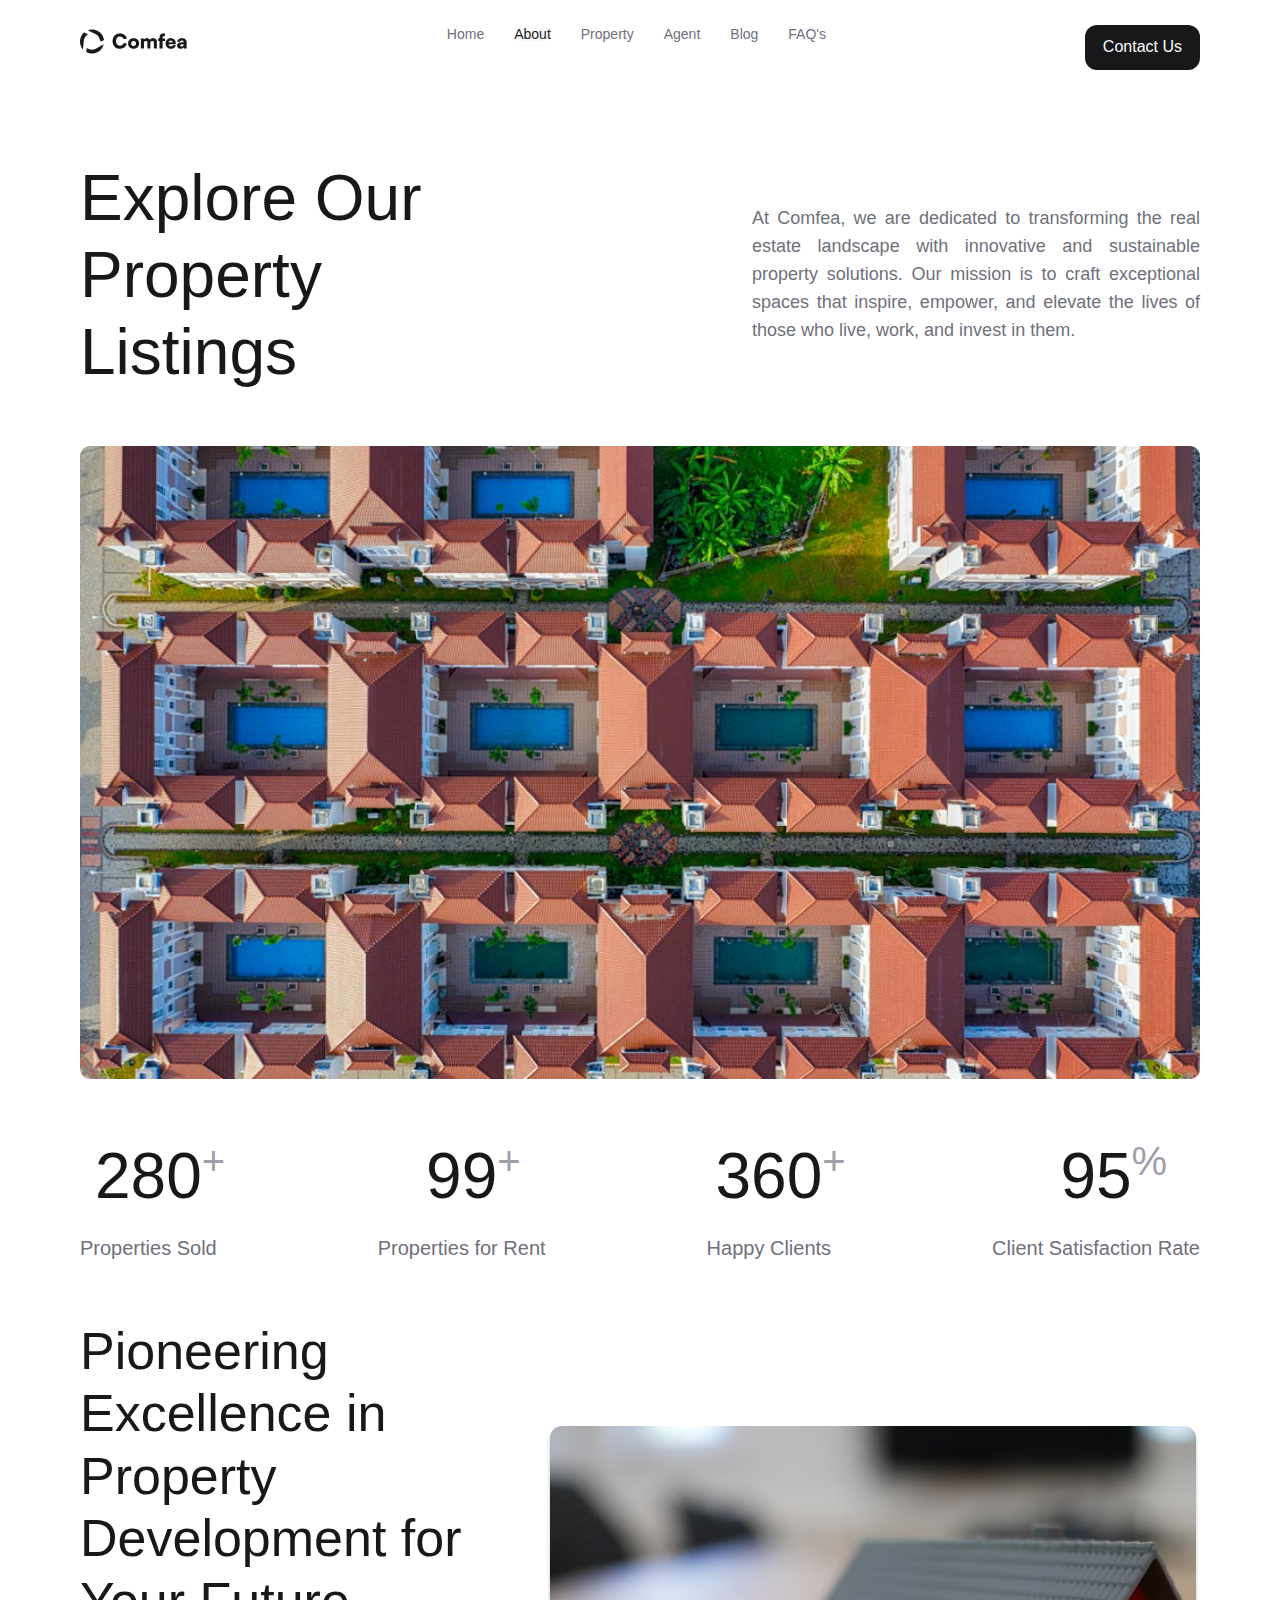
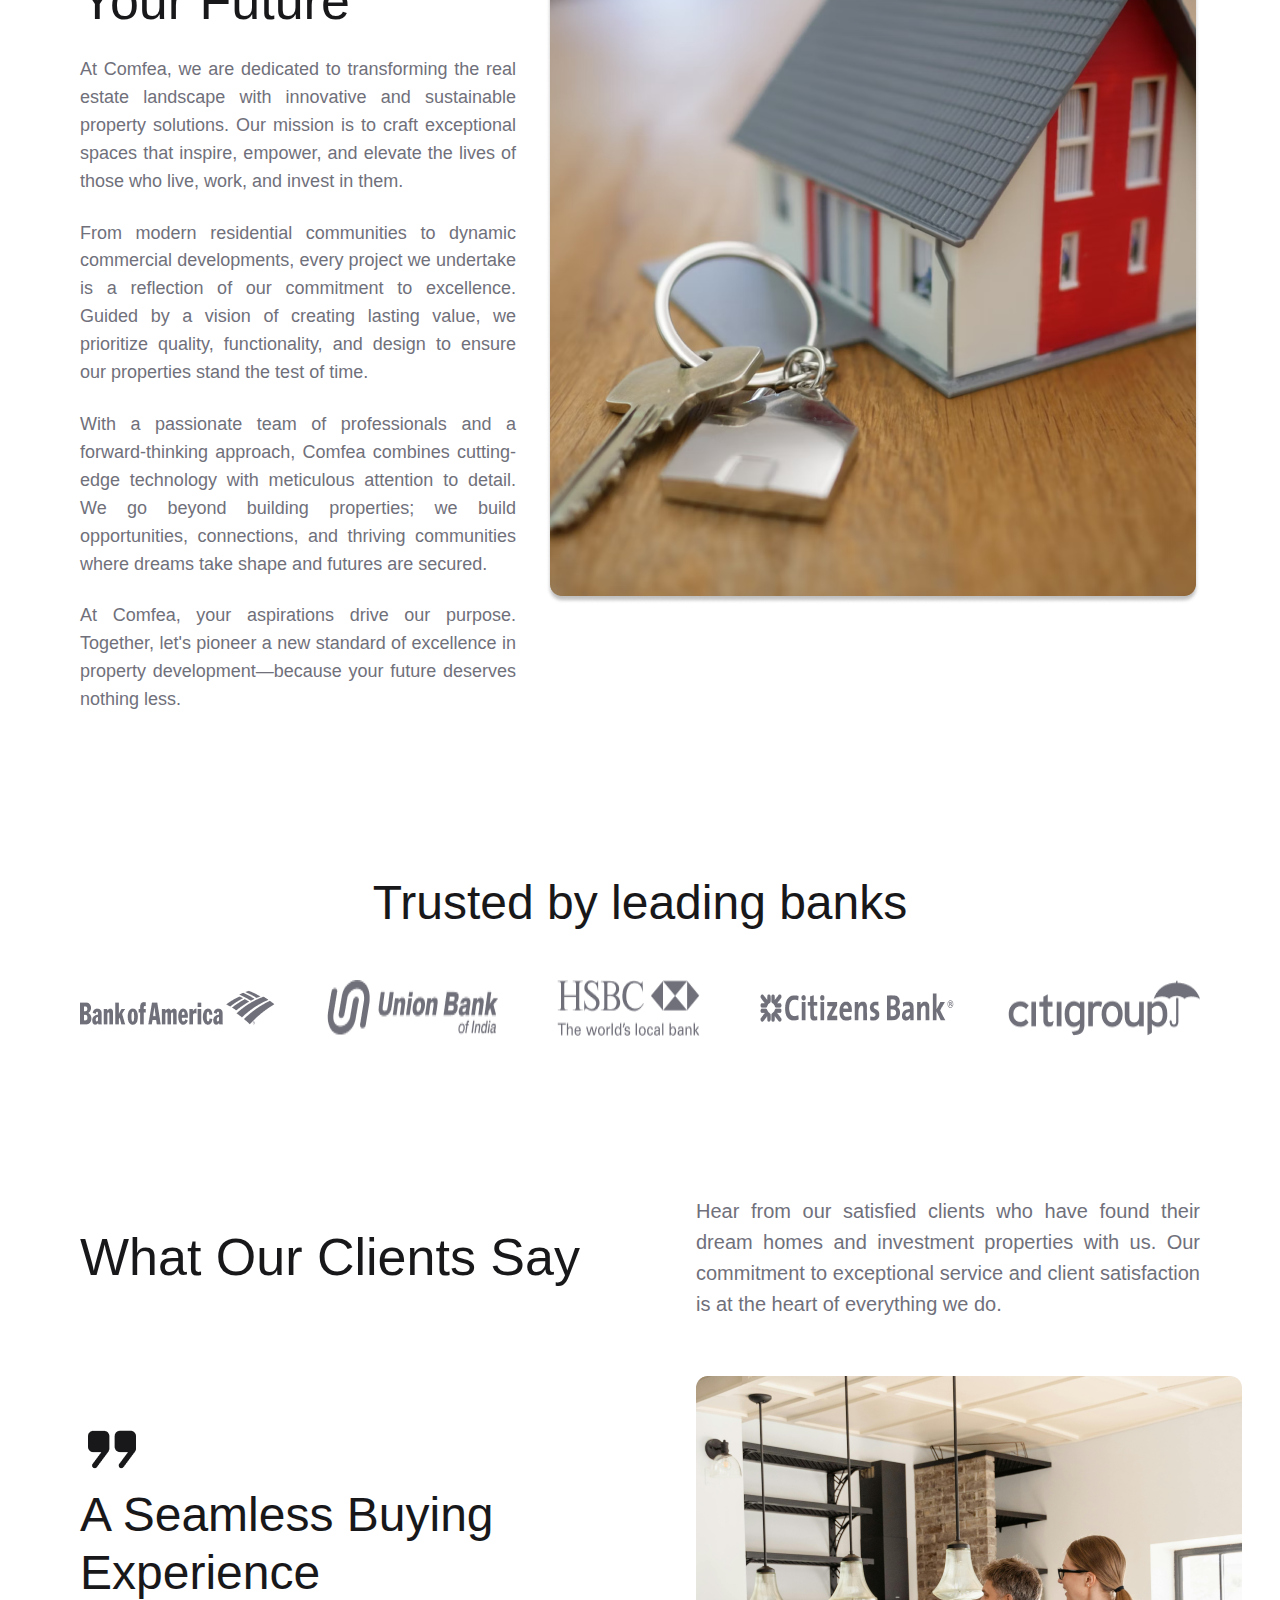
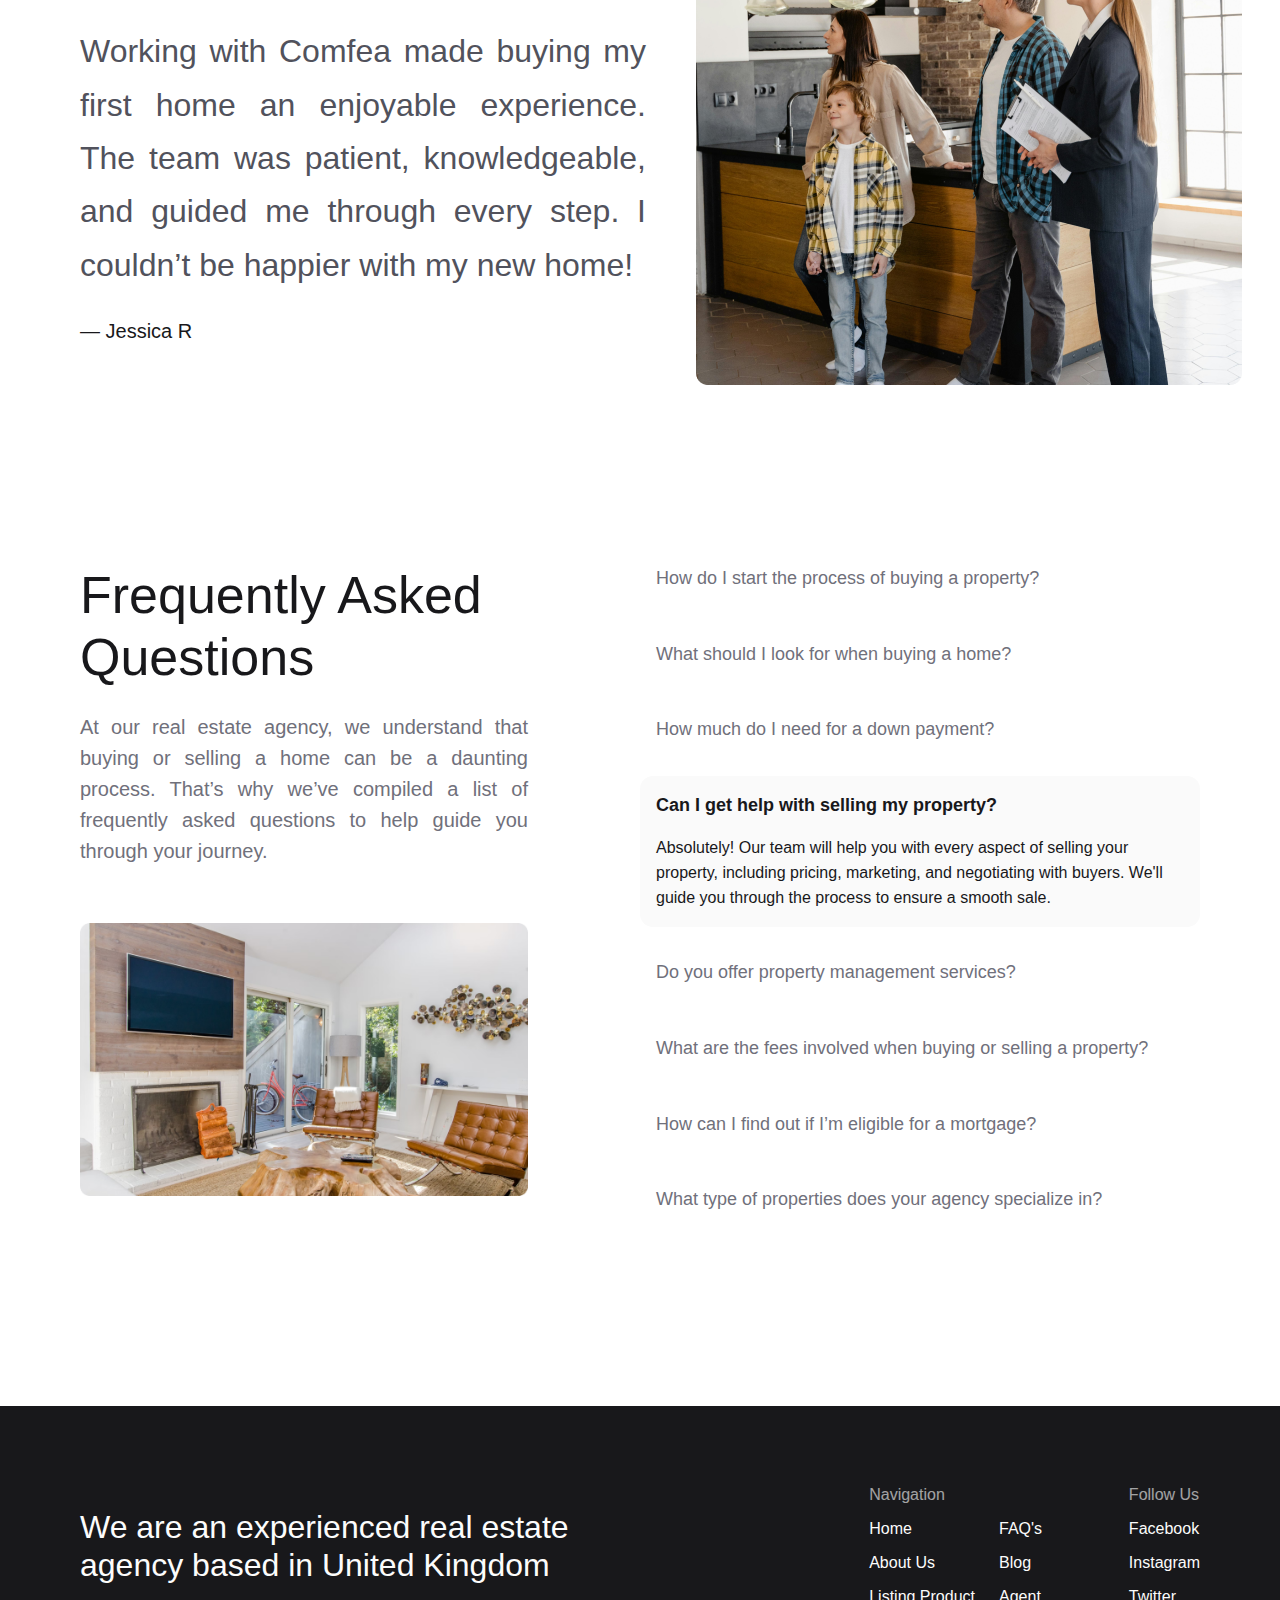
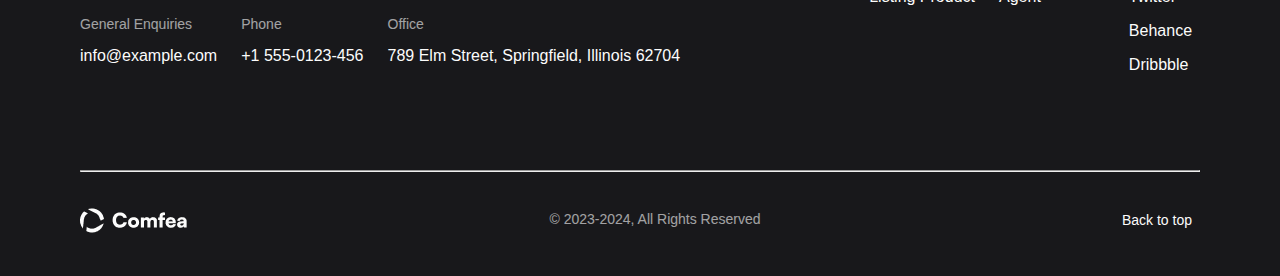
==== about.html @ 5f32e816 "add about page" ====
<!DOCTYPE html>
<html lang="en">

<head>
    <meta charset="UTF-8">
    <meta name="viewport" content="width=device-width, initial-scale=1.0">
    <title>Assignment-One Modern Real Estate Website</title>
    <link rel="stylesheet" href="./styles/style.css">
    <link rel="stylesheet" href="https://cdnjs.cloudflare.com/ajax/libs/font-awesome/6.7.1/css/all.min.css"
        integrity="sha512-5Hs3dF2AEPkpNAR7UiOHba+lRSJNeM2ECkwxUIxC1Q/FLycGTbNapWXB4tP889k5T5Ju8fs4b1P5z/iB4nMfSQ=="
        crossorigin="anonymous" referrerpolicy="no-referrer" />
</head>

<body>
    <!--------------------- Header Section Start ---------------------->
    <header class="header-section">
        <div class="navbar-logo">
            <img src="./assets/Logo-Container.png" alt="Logo">
        </div>
        <div class="navbar-list">

            <ul>
                <li><a href="./index.html">Home</a></li>
                <li><a class="active" href="./about.html">About</a></li>
                <li><a href="./property.html">Property</a></li>
                <li><a href="./agent.html">Agent</a></li>
                <li><a href="./blog.html">Blog</a></li>
                <li><a href="./faq.html">FAQ's</a></li>
            </ul>
        </div>
        <div class="nav-contact">
            <button>Contact Us</button>
        </div>

    </header>
    <!--------------------- Header Section End ---------------------->
    <main>
        <div class="container">
            <!--------------------- About Intro Start ---------------------->
            <section>
                <div class="about-section">
                    <div class="about-section-title">
                        <div class="section-title">
                            <h3>Explore Our Property Listings</h3>
                        </div>
                        <div class="description">
                            <p>At Comfea, we are dedicated to transforming the real estate landscape with innovative and
                                sustainable property solutions. Our mission is to craft exceptional spaces that inspire,
                                empower, and elevate the lives of those who live, work, and invest in them.</p>
                        </div>

                    </div>

                    <div class="about-image">
                        <img src="./assets/about-img-1.png" alt="Property Image">
                    </div>
                    <div class="stats">
                        <div class="stat">
                            <h2>280<span class="operators">+</span></h2>
                            <p>Properties Sold</p>
                        </div>
                        <div class="stat">
                            <h2>99<span class="operators">+</span></h2>
                            <p>Properties for Rent</p>
                        </div>
                        <div class="stat">
                            <h2>360<span class="operators">+</span></h2>
                            <p>Happy Clients</p>
                        </div>
                        <div class="stat">
                            <h2>95<span class="operators">%</span></h2>
                            <p>Client Satisfaction Rate</p>
                        </div>
                    </div>
                    <div class="about-section-content">

                        <div class="about-text-content">
                            <h3>Pioneering Excellence in <br> Property Development for <br> Your Future</h3>
                            <p>At Comfea, we are dedicated to transforming the real estate landscape with innovative and
                                sustainable property solutions. Our mission is to craft exceptional spaces that inspire,
                                empower, and elevate the lives of those who live, work, and invest in them.</p>
                            <p>From modern residential communities to dynamic commercial developments, every project we
                                undertake is a reflection of our commitment to excellence. Guided by a vision of
                                creating lasting value, we prioritize quality, functionality, and design to ensure our
                                properties stand the test of time.</p>
                            <p>With a passionate team of professionals and a forward-thinking approach, Comfea combines
                                cutting-edge technology with meticulous attention to detail. We go beyond building
                                properties; we build opportunities, connections, and thriving communities where dreams
                                take shape and futures are secured.</p>
                            <p>At Comfea, your aspirations drive our purpose. Together, let's pioneer a new standard of
                                excellence in property development—because your future deserves nothing less.</p>
                        </div>
                        <div class="about-image-content">
                            <img src="./assets/about-img-2.png" alt="Property Development">
                        </div>
                    </div>
                </div>
            </section>
            <!--------------------- About Intro End ---------------------->
            <!--------------------- About Logo Start ---------------------->

            <section>
                <div class="trusted-section">
                    <h4>Trusted by leading banks</h4>
                    <div class="bank-logos">
                        <img src="./assets/Bank-Logo.png" alt="Bank of America">
                        <img src="./assets/union-bank-logo.png" alt="Union Bank">
                        <img src="./assets/hsbc-logo.png" alt="HSBC">
                        <img src="./assets/Citizen-Bank-Logo.png" alt="Citizens Bank">
                        <img src="./assets/citigroup-logo.png" alt="Citigroup">
                    </div>
                </div>
            </section>
            <!--------------------- About Logo End ---------------------->
            <!--------------------- Testimonials Section Start ---------------------->
            <section>
                <div class="testimonial-section">
                <div class="testimonial-header">
                  <h3>What Our Clients Say</h3>
                  <p>Hear from our satisfied clients who have found their dream homes and investment properties with us. Our commitment to exceptional service and client satisfaction is at the heart of everything we do.</p>
                </div>
                <div class="testimonial-content">
                  <div class="testimonial-text">
                    <img src="./assets/quote-right.png" alt="Quote Right">
                    <h4>A Seamless Buying Experience</h4>
                    <p>Working with Comfea made buying my first home an enjoyable experience. The team was patient, knowledgeable, and guided me through every step. I couldn’t be happier with my new home!</p>
                    <p class="author">— Jessica R</p>
                  </div>
                  <div class="testimonial-image">
                    <img src="./assets/about-img -3.png" alt="Family in a new home">
                  </div>
                </div>
                </div>
              </section>
<!--------------------- Testimonials Section End ---------------------->
                <!---------------------------- FAQ Section Start -------------------------->
                <section>
                    <div class="faq-section">
                    <div class="section-title faq-left">
                      <h3>Frequently Asked Questions</h3>
                      <p>At our real estate agency, we understand that buying or selling a home can be a daunting process. That’s why we’ve compiled a list of frequently asked questions to help guide you through your journey.</p>
                      <img src="./assets/FAQ-Image.png" alt="FAQ Image" class="faq-image">
                    </div>
                    <div class="faq-right">
                      <div class="faq-item">
                        <div class="faq-question">How do I start the process of buying a property?</div>
                        <button class="faq-icon"><i class="fa-solid fa-minus"></i></button>
                      </div>
                      <div class="faq-item">
                        <div class="faq-question">What should I look for when buying a home?</div>
                        <button class="faq-icon"><i class="fa-solid fa-minus"></i></button>
                      </div>
                      <div class="faq-item">
                        <div class="faq-question">How much do I need for a down payment?</div>
                        <button class="faq-icon"><i class="fa-solid fa-minus"></i></button>
                      </div>
                      <div class="faq-item active">
                        <div class="faq-question faq-active">Can I get help with selling my property?
                            <button class="faq-icon"><span><i class="fa-solid fa-plus"></i></span></button></div>
                        <div class="faq-answer">
                          Absolutely! Our team will help you with every aspect of selling your property, including pricing, marketing, and negotiating with buyers. We'll guide you through the process to ensure a smooth sale.
                        </div>
                      </div>
                      <div class="faq-item">
                        <div class="faq-question">Do you offer property management services?</div>
                        <button class="faq-icon"><i class="fa-solid fa-minus"></i></button>
                      </div>
                      <div class="faq-item">
                        <div class="faq-question">What are the fees involved when buying or selling a property?</div>
                        <button class="faq-icon"><i class="fa-solid fa-minus"></i></button>
                      </div>
                      <div class="faq-item">
                        <div class="faq-question">How can I find out if I’m eligible for a mortgage?</div>
                        <button class="faq-icon"><i class="fa-solid fa-minus"></i></button>
                      </div>
                      <div class="faq-item">
                        <div class="faq-question">What type of properties does your agency specialize in?</div>
                        <button class="faq-icon"><i class="fa-solid fa-minus"></i></button>
                      </div>
                    </div>
                    </div>
             </section>
                  <!-------------------------- FAQ Section  End --------------------------->
        </div>
    </main>
  <!----------------- Footer Start -------------------->
  <footer class="footer-section">
    <div class="container">
        <div class="footer-top">
            <div class="footer-info">
                <h6>We are an experienced real estate agency based in United Kingdom</h6>
                <div class="contact-details">
                    <div>
                        <h4>General Enquiries</h4>
                        <p>info@example.com</p>
                    </div>
                    <div>
                        <h4>Phone</h4>
                        <p>+1 555-0123-456</p>
                    </div>
                    <div>
                        <h4>Office</h4>
                        <p>789 Elm Street, Springfield, Illinois 62704</p>
                    </div>
                </div>
            </div>
            <div class="footer-links">
                <div>
                    <h4>Navigation</h4>
                    <ul class="navigation">
                        <li><a href="#">Home</a></li>
                        <li><a href="#">FAQ's</a></li>
                        <li><a href="#">About Us</a></li>
                        <li><a href="#">Blog</a></li>
                        <li><a href="#">Listing Product</a></li>
                        <li><a href="#">Agent</a></li>
                        
                    </ul>
                </div>
                <div>
                    <h4>Follow Us</h4>
                    <ul>
                        <li><a href="#">Facebook</a></li>
                        <li><a href="#">Instagram</a></li>
                        <li><a href="#">Twitter</a></li>
                        <li><a href="#">Behance</a></li>
                        <li><a href="#">Dribbble</a></li>
                    </ul>
                </div>
            </div>
        </div>
        <hr class="footer-divider">
        <div class="footer-bottom">
            <div class="footer-logo">
                <img src="./assets/Home-Logo-Container.png" alt="Logo">
            </div>
            <div class="footer-brand">
                <p>&copy; 2023-2024, All Rights Reserved</p>
            </div>
            <div class="back-to-top">
                <a href="#">Back to top <i class="fa-solid fa-arrow-up"></i></a>
            </div>
        </div>
    </div>
    </footer>
    
    <!----------------- Footer End -------------------->

</body>

</html>
---- styles/style.css ----
@import url('./fonts/Satoshi_Complete/Fonts/WEB/css/satoshi.css');

:root {
    /* Colors */
    --gray-25: #fcfcfc;
    --gray-50: #fafafa;
    --gray-100: #f4f4f5;
    --gray-200: #e4e4e7;
    --gray-300: #d1d1d6;
    --gray-400: #a0a0ab;
    --gray-500: #70707b;
    --gray-600: #51525c;
    --gray-700: #3f3f46;
    --gray-800: #26272b;
    --gray-900: #18181b;


    /* Font weights */
    --font-weight-regular: 400;
    --font-weight-medium: 500;
    --font-weight-bold: 700;

    /* Font sizes */
    --font-size-heading-1: 6.5rem;
    --font-size-heading-2: 4rem;
    --font-size-heading-3: 3.25rem;
    --font-size-heading-4: 3rem;
    --font-size-heading-5: 2.5rem;
    --font-size-heading-6: 2rem;
    --font-size-heading-7: 1.5rem;
    --font-size-body-Xlarge: 1.25rem;
    --font-size-body-large: 1.125rem;
    --font-size-body-medium: 1rem;
    --font-size-body-small: 0.875rem;
    --font-size-body-Xsmall: 0.75rem;
}

* {
    margin: 0;
    padding: 0;
    box-sizing: border-box;
    font-family: 'Satoshi', sans-serif;
}

a {
    text-decoration: none;
    color: var(--gray-25);
    font-weight: var(--font-weight-regular);
    font-size: var(--font-size-body-small);
}

li {
    list-style-type: none;
}

p {
    font-size: var(--font-size-body-Xlarge);
    font-weight: var(--font-weight-regular);
    line-height: 155%;
    color: var(--gray-500);
    text-align: justify;
}

h1 {
    color: #FFFFFF;
    font-size: var(--font-size-heading-1);
    font-weight: var(--font-weight-regular);
    line-height: 110%;
}

h3 {
    color: var(--gray-900);
    font-size: var(--font-size-heading-3);
    font-weight: var(--font-weight-regular);
    line-height: 120%;
    letter-spacing: -2%;
}

button {
    font-size: var(--font-size-body-medium);
    font-weight: var(--font-weight-medium);
    padding: 10px 18px;
    border: none;
    border-radius: 12px;
    line-height: 155%;
}

.container {
    margin: 0px 80px;
}

/************* Hero Section Start**********/
.hero-area {
    height: 1024px;
    background: linear-gradient(to bottom, rgba(0, 0, 0, 0.8), rgba(0, 0, 0, 0) 10%),
        linear-gradient(to top, rgba(0, 0, 0, 0.8), rgba(0, 0, 0, 0) 70%),
        url('../assets/Hero-Image.png');
    position: relative;
    overflow: hidden;
}

.header-section {
    width: 100%;
    display: flex;
    justify-content: space-between;
    position: absolute;
    top: 0;
    padding: 25px 80px;

}

.home-navbar-list ul ,.navbar-list ul {
    display: flex;
    justify-content: space-between;
    align-items: center;
    gap: 30px;
}

.hero-area-content,
.faq-section {
    /* max-width: 88.88%; */
    display: flex;
    justify-content: space-between;
    align-items: center;
}

.hero-area-heading {
    position: absolute;
    bottom: 64px;
    left: 78px;
}

.heading-bold {
    font-weight: var(--font-weight-bold);
}

.hero-area-slide-img {
    width: 212px;
    position: absolute;
    bottom: 56px;
    right: 60px;
}

.hero-area-scroll-down {
    width: 80px;
    height: 80px;
    position: absolute;
    bottom: 76px;
    right: 380px;
    border-radius: 50%;
    border: 1px solid white;
}

.hero-area-scroll-down i {
    font-size: 35px;
    text-align: center;
    color: white;
    padding: 24px;

}

/************* Hero Section End **********/
section {
    margin: 80px 0px 160px;
}

/************* About Us Start ***********/
.description-top {
    display: flex;
    justify-content: space-between;
    align-items: center;
    gap: 125px;
}

.section-title {
    width: 50%;

}

.description-top .description {
    width: 65%;
}

.section-title button {
    background-color: var(--gray-900);
    color: #FFFFFF;
    margin-top: 32px;

}

.description-bottom {
    margin-top: 56px;
    display: flex;
    gap: 32px;
    /* padding-bottom: 170px; */
}

.img2 {
    position: relative;
    top: 169px;

}

.description-image img {
    width: 100%;
    object-fit: cover;

}

.description-image-deatils {
    margin: 24px 0px 0px;
}

h6 {
    color: var(--gray-900);
    font-size: var(--font-size-heading-7);
    font-weight: var(--font-weight-regular);
    line-height: 120%;
}

.description-image-deatils p {
    margin-top: 8px;
    font-size: var(--font-size-body-medium);
}

/************* About Us Start ***********/

/********* Property Lisiting Section Start *******/
.property {
    padding-top: 160px;
}

.property-details,
.blog-info,.about-section-title,.testimonial-header,.testimonial-content {
    display: flex;
    justify-content: space-between;
    align-items: center;
    /* gap: 248px; */
}

.description ,.testimonial-header p,.testimonial-image{
    width: 45%;
}

.property-all-img,
.blog-all-img {
    margin-top: 56px;
    display: grid;
    grid-template-columns: repeat(3, 1fr);
    grid-template-rows: repeat(auto-fit, minmax(270px, 1fr));
    gap: 24px;
}

.property-img-contain {
    position: relative;
}

.property-img-contain img,
.blog-container img,
.faq-left img {
    width: 100%;
    object-fit: cover;
}

.property-tags {
    display: flex;
    gap: 8px;
    position: absolute;
    top: 16px;
    right: 016px;
}

.tag {
    padding: 8px 12px;
    background-color: var(--gray-900);
    color: var(--gray-25);
    font-size: var(--font-size-body-medium);
    font-weight: var(--font-weight-medium);
    line-height: 20px;
    letter-spacing: 0.16px;
    border-radius: 22px;
    box-shadow: 0 4px 8px rgba(0, 0, 0, 0.1);
}

.tag i {
    font-size: 20px;
    margin-right: 8px;
}


.property-img-contain hr {
    color: #E4E4E7;
    margin: 16px 0px;
}

.property-info-1 {
    display: flex;
    justify-content: space-between;
}

.property-name-location h6,
.blog-content h6 {
    font-weight: var(--font-weight-medium);
    margin-top: 16px;
}

.property-name-location {
    color: var(--gray-500);
}

.property-location {
    display: flex;
    font-size: var(--font-size-body-small);
    font-weight: var(--font-weight-medium);
    margin-top: 4px;
}

.property-location i {
    font-size: 15px;
    margin-right: 3px;
}

.property-price {
    font-size: var(--font-size-body-Xlarge);
    font-weight: var(--font-weight-bold);
    line-height: 120%;
    color: var(--gray-900);
}

.sale {
    margin-top: 31px;
}

.rent {
    text-align: right;
    margin-top: 16px;
}

.month {
    font-size: var(--font-size-body-small);
    font-weight: var(--font-weight-regular);
    color: var(--gray-500);
    margin-top: 9px;
}

.info-item .icon i {
    font-size: 24px;
    padding-right: 1px;
}

.info-item .text {
    font-size: var(--font-size-body-medium);
    font-weight: var(--font-weight-regular);
    line-height: 155%;
}

.info-item .divider {
    padding: 0px 14px;
}

.info-item {
    width: 100%;
    color: var(--gray-500);
}

.property-button {
    width: 100%;
    display: flex;
    justify-content: center;
    align-items: center;
}

.property-button button {
    background-color: var(--gray-900);
    color: #FFFFFF;
    margin-top: 56px;
}
/********* Property Lisiting Section Start *******/

/********* FAQ Section Start *******/
.faq-left {
    width: 40%;
}

.faq-left p {
    margin-top: 24px;
}

.faq-left img {
    margin: 56px 0px 31px;
}

.faq-right {
    width: 50%;
}

.faq-item {
    display: flex;
    justify-content: space-between;
    align-items: center;
    margin-bottom: 16px;
    padding: 16px;
}

.faq-item button {
    padding: 0;
    background: none;
    cursor: pointer;

}

.faq-question {
    font-size: var(--font-size-body-large);
    font-weight: var(--font-weight-medium);
    line-height: 155%;
    color: var(--gray-500);
}

.faq-icon i {
    color: var(--gray-500);
    font-size: 14px;
}

.active {
    background-color: var(--gray-50);
    display: block;
    border-radius: 13px;
}

.faq-active {
    display: flex;
    justify-content: space-between;
    align-items: center;
    font-weight: var(--font-weight-bold);
    color: var(--gray-900);
}

.faq-active .faq-icon i {
    font-weight: var(--font-weight-bold);
    color: var(--gray-900);
}

.faq-answer {
    font-size: var(--font-size-body-medium);
    font-weight: var(--font-weight-regular);
    line-height: 155%;
    color: var(--gray-900);
    margin-top: 16px;
}

.pagination {
    margin-top: 24px;
    display: flex;
    justify-content: space-between;
    align-items: center;
}

.pagination .right button {
    background: none;
    padding: 0;
    margin-right: 6px;
}

.pagination .right button i {
    font-size: 14px;
}

.pagination .left button {
    border-radius: 50%;
}

.pagination .left button i {
    font-size: 16px;
    padding: 6px 0;
}

.pagination .left .prev-btn {
    border: 1px solid #70707B;
    background: none;
    margin-right: 10px;
}

.pagination .left .prev-btn i {
    color: #70707B;
}

.pagination .left .next-btn {
    background-color: var(--gray-900);
    margin-right: 10px;
}

.pagination .left .next-btn i {
    color: white;
}

/********* FAQ Section Start *******/
/********* Blog Section Start *******/
.blog-content {
    margin-top: 16px;
    padding-bottom: 16px;
}

.blog-content p {
    font-size: var(--font-size-body-medium);
    font-weight: var(--font-weight-medium);
    line-height: 155%;
}

.blog-content-date {
    margin-right: 16px;
}
/********* Blog Section End *******/

/********* Contact Section Start *******/
.contact-background-img {
    width: 98%;
    position: relative;
}

.contact-background-img img {
    width: 100%;
    border-radius: 36px;
    object-fit: cover;
    margin: 0px 15px;
    height: 648px;
}

.contact-section {
    display: flex;
    justify-content: space-between;
    align-items: center;
    padding-right: 56px;
    position: absolute;
    top: 50%;
    transform: translatey(-50%);
}

.contact-content {
    width: 50%;
}

.contact-content h2 {
    font-size: var(--font-size-heading-2);
    font-weight: var(--font-weight-medium);
    color: var(--gray-25);
    line-height: 120%;
}

.contact-content p {
    color: var(--gray-25);
    margin-top: 24px;
}

.contact-form {
    background-color: var(--gray-25);
    width: 450px;
    height: 400px;
    border-radius: 24px;
}

.contact-form form {
    padding: 24px;

}

.form-group {
    margin-bottom: 16px;
}

.form-group label,
.contact-form form button {
    font-size: var(--font-size-body-medium);
    font-weight: var(--font-weight-medium);
    line-height: 155%;
    color: var(--gray-900);
}

.form-group textarea {
    width: 100%;
    margin-top: 8px;
    border: 1px solid #E4E4E7;
    border-radius: 8px;
    color: var(--gray-500);
    padding: 12px 14px;
}

.form-group input {
    height: 25px;
    border: none;
    width: 80%;
    border: 1px solid #E4E4E7;
    border-radius: 8px;
}

.contact-form form button {
    width: 100%;
    background-color: var(--gray-900);
    color: var(--gray-25);

}
/********* Contact Section Start *******/
/********* Footer Start *******/
.footer-section {
    background-color: #18181B;
    color: white;
    margin-top: 40px;
}

.footer-top {
    display: flex;
    justify-content: space-between;
    align-items: center;
    padding: 80px 0px;
}

.footer-info h6 {
    font-size: var(--font-size-heading-6);
    font-weight: var(--font-weight-regular);
    max-width: 500px;
    color: var(--gray-25);
    margin-bottom: 32px;
}

.contact-details {
    display: flex;
    gap: 24px;
}

.contact-details h4,
.footer-brand p {
    font-size: var(--font-size-body-small);
    font-weight: var(--font-weight-medium);
    margin-bottom: 12px;
    color: #FFFFFF;
    opacity: 0.6;
}

.contact-details p,
.footer-links h4,
.footer-links ul li a {
    font-size: var(--font-size-body-medium);
    font-weight: var(--font-weight-regular);
    color: var(--gray-25);
}

.footer-links {
    display: flex;
    gap: 24px;
}

.footer-links h4 {
    color: #FFFFFF;
    opacity: 0.6;

}

.footer-links ul {
    list-style: none;
    padding: 0;
    margin-top: 016px;
}

.footer-links ul li {
    margin-bottom: 16px;
}

.footer-links ul li a {
    text-decoration: none;
    transition: color 0.3s;
}

.footer-links ul li a:hover {
    color: #bbb;
}

.footer-links .navigation {
    display: grid;
    grid-template-columns: repeat(2, 1fr);
    column-gap: 24px;
}

.footer-divider {
    width: 100%;
    margin: 0 auto;
    height: 1px;
    background-color: var(--gray-500);
}

.footer-bottom {
    display: flex;
    justify-content: space-between;
    align-items: center;
    padding: 32px 0 40px;

}

.footer-logo {
    height: 32px;
}

.footer-brand p {
    margin-bottom: 0;
}

.back-to-top a {
    font-size: var(--font-size-body-small);
    font-weight: var(--font-weight-medium);
    color: var(--gray-25);
    text-decoration: none;
    transition: color 0.3s;
}

.back-to-top a:hover {
    color: #bbb;
}

.back-to-top i {
    font-size: 12px;
    color: var(--gray-25);
    margin-left: 8px;
}
/********* Footer Start *******/


/**************************** About Page ****************************/

/******* header section start *******/
.navbar-list ul li a{
color: var(--gray-500);
}
.navbar-list ul li .active{
    color: var(--gray-900);
    font-weight: var(--font-weight-medium);
    }
.nav-contact button{
    background-color: var(--gray-900);
    color:var(--gray-25);
}
/******* header section end *******/
/*********************  About Intro Start ******************** */
.about-section {
    padding-top: 80px;
}
.about-section-title .section-title{
  width: 40%;
}
.about-section-title .description{
    width: 40%;
}
 .about-section-title .description p,.about-text-content p{
    font-size: var(--font-size-body-large);
}
.about-section-title .section-title h3{
    font-size: var(--font-size-heading-2);
    letter-spacing: 0;
}
.about-image img{
width: 100%;
margin-top: 56px;
}
.stats,.about-section-content{
    display: flex;
    justify-content: space-between;
    align-items: center;
    margin-top: 56px;
}
.stat{
    position: relative;
}
.stat h2{
    font-size: var(--font-size-heading-2);
    font-weight: var(--font-weight-regular);
    color: var(--gray-900);
    letter-spacing: 120%;
   text-align: center;
}
.stat .operators{
    font-size: var(--font-size-heading-5);
    color: var(--gray-400);
    position: absolute;
    top: 0;
}
.stat p{
    font-weight: var(--font-weight-medium);
    margin-top: 20px;
    
}
.about-section-content{
    gap: 30px;
}
.about-text-content p{
    margin-top: 24px;
}
/*********************  About Intro End ******************** */
/*********************  About Logo Start ******************** */
.trusted-section h4,.testimonial-text h4{
    font-size: var(--font-size-heading-4);
    font-weight: var(--font-weight-medium);
    color: var(--gray-900);
    line-height: 120%;
    text-align: center;
}
.trusted-section .bank-logos{
    display: flex;
    justify-content: space-between;
    margin-top: 48px;
}
/*********************  About Logo End ******************** */
.testimonial-content{
    margin-top: 56px;
    gap:50px;
}
.testimonial-text p{
    font-size: var(--font-size-heading-6);
    font-weight: var(--font-weight-regular);
    line-height: 167%;
    color: var(--gray-600);
    margin-top: 24px;
}
.testimonial-text h4{
    text-align:left;
}
.testimonial-text .author{
    font-size: var(--font-size-body-Xlarge);
    font-weight: var(--font-weight-medium);
    color: var(--gray-900);
    line-height: 155%;
}
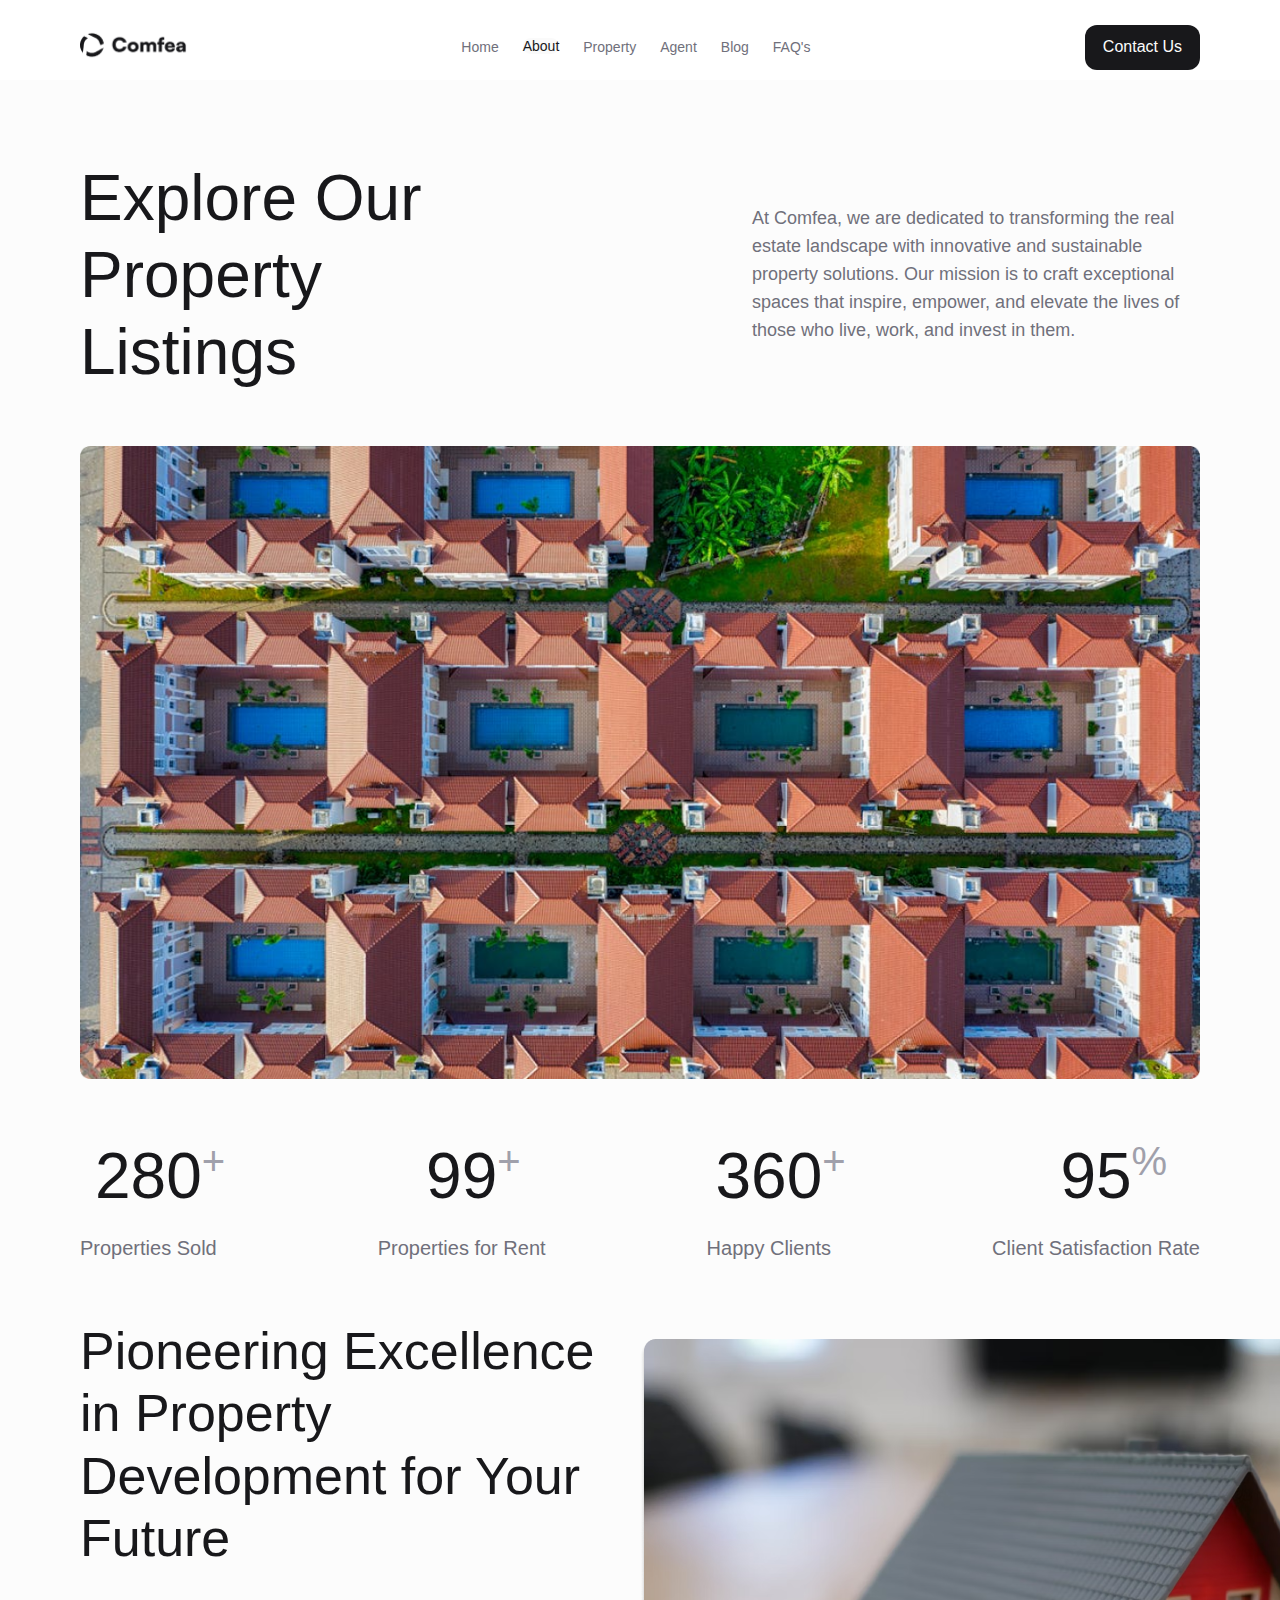
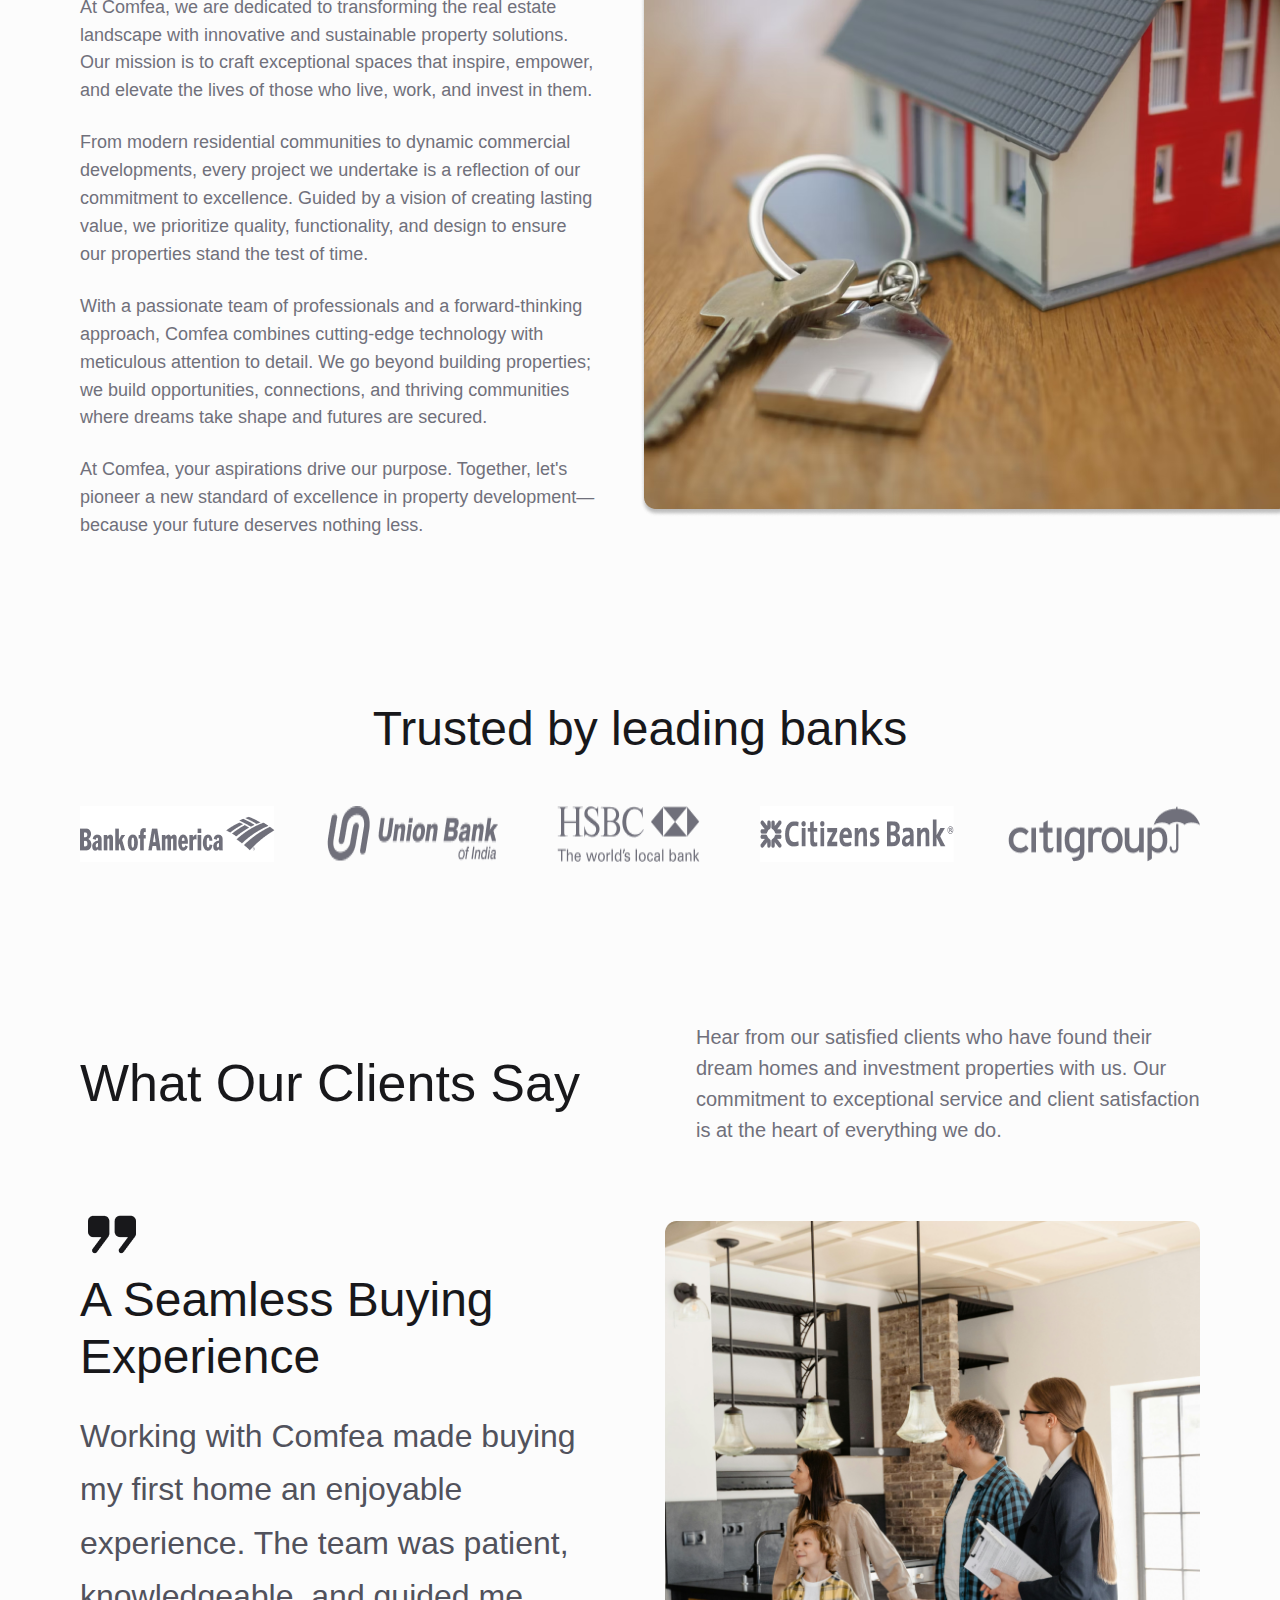
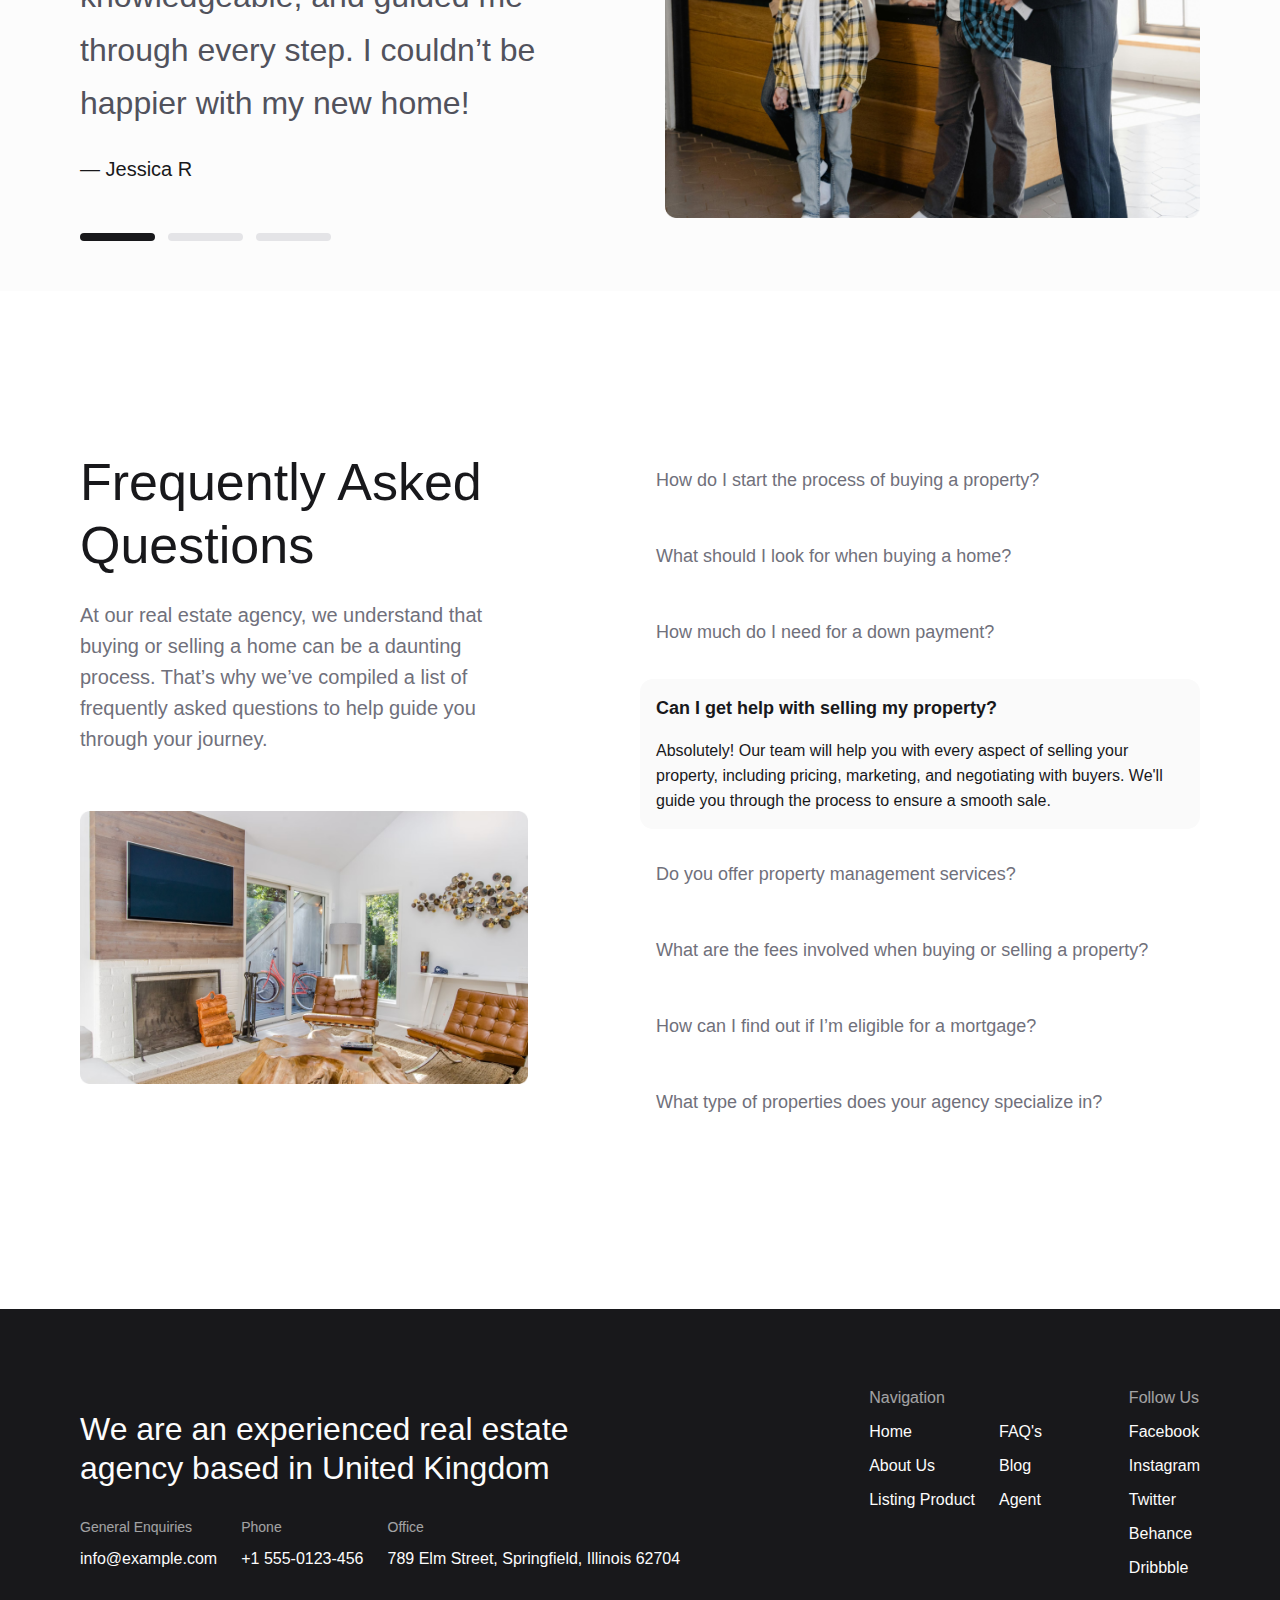
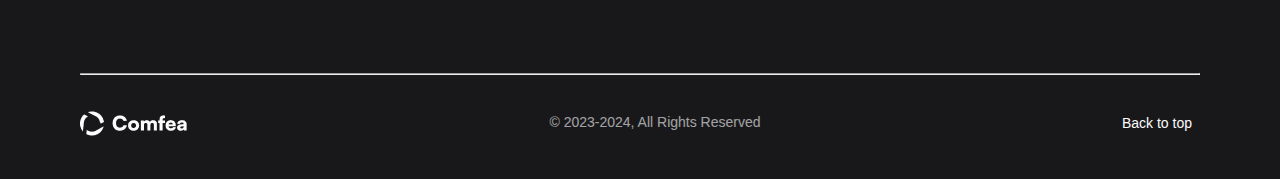
==== commit a6975cd0: "contact-page added" ====
--- a/about.html
+++ b/about.html
@@ -6,244 +6,276 @@
     <meta name="viewport" content="width=device-width, initial-scale=1.0">
     <title>Assignment-One Modern Real Estate Website</title>
     <link rel="stylesheet" href="./styles/style.css">
+    <link rel="stylesheet" href="./styles/responsive.css">
     <link rel="stylesheet" href="https://cdnjs.cloudflare.com/ajax/libs/font-awesome/6.7.1/css/all.min.css"
         integrity="sha512-5Hs3dF2AEPkpNAR7UiOHba+lRSJNeM2ECkwxUIxC1Q/FLycGTbNapWXB4tP889k5T5Ju8fs4b1P5z/iB4nMfSQ=="
         crossorigin="anonymous" referrerpolicy="no-referrer" />
 </head>
 
 <body>
-    <!--------------------- Header Section Start ---------------------->
-    <header class="header-section">
-        <div class="navbar-logo">
-            <img src="./assets/Logo-Container.png" alt="Logo">
+    <div class="background">
+        <!--------------------- Header Section Start ---------------------->
+        <header class="header-section">
+            <div class="navbar-logo">
+                <img src="./assets/Logo-Container.png" alt="Logo">
+            </div>
+            <div class="navbar-list mobile-responsive">
+
+                <ul>
+                    <li><a href="./index.html">Home</a></li>
+                    <li><a class="active" href="./about.html">About</a></li>
+                    <li><a href="./property.html">Property</a></li>
+                    <li><a href="./agent.html">Agent</a></li>
+                    <li><a href="./blog.html">Blog</a></li>
+                    <li><a href="./faq.html">FAQ's</a></li>
+                </ul>
+            </div>
+            <div class="nav-contact mobile-responsive">
+                <button onclick="location.href='contact.html'">Contact Us</button>
+            </div>
+
+        </header>
+        <!--------------------- Header Section End ---------------------->
+        <main>
+            <div class="container">
+                <!--------------------- About Intro Start ---------------------->
+                <section>
+                    <div class="about-section">
+                        <div class="about-section-title">
+                            <div class="section-title">
+                                <h3>Explore Our Property Listings</h3>
+                            </div>
+                            <div class="description">
+                                <p>At Comfea, we are dedicated to transforming the real estate landscape with innovative
+                                    and
+                                    sustainable property solutions. Our mission is to craft exceptional spaces that
+                                    inspire,
+                                    empower, and elevate the lives of those who live, work, and invest in them.</p>
+                            </div>
+
+                        </div>
+
+                        <div class="about-image">
+                            <img src="./assets/about-img-1.png" alt="Property Image">
+                        </div>
+                        <div class="stats">
+                            <div class="stat">
+                                <h2>280<span class="operators">+</span></h2>
+                                <p>Properties Sold</p>
+                            </div>
+                            <div class="stat">
+                                <h2>99<span class="operators">+</span></h2>
+                                <p>Properties for Rent</p>
+                            </div>
+                            <div class="stat">
+                                <h2>360<span class="operators">+</span></h2>
+                                <p>Happy Clients</p>
+                            </div>
+                            <div class="stat">
+                                <h2>95<span class="operators">%</span></h2>
+                                <p>Client Satisfaction Rate</p>
+                            </div>
+                        </div>
+                        <div class="about-section-content">
+
+                            <div class="about-text-content">
+                                <h3>Pioneering Excellence in Property Development for Your Future</h3>
+                                <p>At Comfea, we are dedicated to transforming the real estate landscape with innovative
+                                    and
+                                    sustainable property solutions. Our mission is to craft exceptional spaces that
+                                    inspire,
+                                    empower, and elevate the lives of those who live, work, and invest in them.</p>
+                                <p>From modern residential communities to dynamic commercial developments, every project
+                                    we
+                                    undertake is a reflection of our commitment to excellence. Guided by a vision of
+                                    creating lasting value, we prioritize quality, functionality, and design to ensure
+                                    our
+                                    properties stand the test of time.</p>
+                                <p>With a passionate team of professionals and a forward-thinking approach, Comfea
+                                    combines
+                                    cutting-edge technology with meticulous attention to detail. We go beyond building
+                                    properties; we build opportunities, connections, and thriving communities where
+                                    dreams
+                                    take shape and futures are secured.</p>
+                                <p>At Comfea, your aspirations drive our purpose. Together, let's pioneer a new standard
+                                    of
+                                    excellence in property development—because your future deserves nothing less.</p>
+                            </div>
+                            <div class="about-image-content">
+                                <img src="./assets/about-img-2.png" alt="Property Development">
+                            </div>
+                        </div>
+                    </div>
+                </section>
+                <!--------------------- About Intro End ---------------------->
+                <!--------------------- About Logo Start ---------------------->
+
+                <section>
+                    <div class="trusted-section">
+                        <h4>Trusted by leading banks</h4>
+                        <div class="bank-logos">
+                            <img src="./assets/Bank-Logo.png" alt="Bank of America">
+                            <img src="./assets/union-bank-logo.png" alt="Union Bank">
+                            <img src="./assets/hsbc-logo.png" alt="HSBC">
+                            <img src="./assets/Citizen-Bank-Logo.png" alt="Citizens Bank">
+                            <img class="mobile-responsive" src="./assets/citigroup-logo.png" alt="Citigroup">
+                        </div>
+                    </div>
+                </section>
+                <!--------------------- About Logo End ---------------------->
+                <!--------------------- Testimonials Section Start ---------------------->
+                <section>
+                    <div class="testimonial-section">
+                        <div class="testimonial-header">
+                            <h3>What Our Clients Say</h3>
+                            <p>Hear from our satisfied clients who have found their dream homes and investment
+                                properties with us. Our commitment to exceptional service and client satisfaction is at
+                                the heart of everything we do.</p>
+                        </div>
+                        <div class="testimonial-content">
+                            <div class="testimonial-text">
+                                <img src="./assets/quote-right.png" alt="Quote Right">
+                                <h4>A Seamless Buying Experience</h4>
+                                <p>Working with Comfea made buying my first home an enjoyable experience. The team was
+                                    patient, knowledgeable, and guided me through every step. I couldn’t be happier with
+                                    my new home!</p>
+                                <p class="author">— Jessica R</p>
+                                <div class="progress">
+                                    <hr class="progress-bar active-progress">
+                                    </hr>
+                                    <hr class="progress-bar">
+                                    </hr>
+                                    <hr class="progress-bar">
+                                    </hr>
+
+                                </div>
+                            </div>
+                            <div class="testimonial-image">
+                                <img src="./assets/about-img -3.png" alt="Family in a new home">
+                            </div>
+                        </div>
+                    </div>
+                </section>
+                <!--------------------- Testimonials Section End ---------------------->
+            </div>
+    </div>
+
+    <!---------------------------- FAQ Section Start -------------------------->
+    <section>
+        <div class="faq-section container">
+            <div class="section-title faq-left">
+                <h3>Frequently Asked Questions</h3>
+                <p>At our real estate agency, we understand that buying or selling a home can be a daunting process.
+                    That’s why we’ve compiled a list of frequently asked questions to help guide you through your
+                    journey.</p>
+                <img src="./assets/FAQ-Image.png" alt="FAQ Image" class="faq-image hide mobile-responsive">
+            </div>
+            <div class="faq-right">
+                <div class="faq-item">
+                    <div class="faq-question">How do I start the process of buying a property?</div>
+                    <button class="faq-icon"><i class="fa-solid fa-minus"></i></button>
+                </div>
+                <div class="faq-item">
+                    <div class="faq-question">What should I look for when buying a home?</div>
+                    <button class="faq-icon"><i class="fa-solid fa-minus"></i></button>
+                </div>
+                <div class="faq-item">
+                    <div class="faq-question">How much do I need for a down payment?</div>
+                    <button class="faq-icon"><i class="fa-solid fa-minus"></i></button>
+                </div>
+                <div class="faq-item active">
+                    <div class="faq-question faq-active">Can I get help with selling my property?
+                        <button class="faq-icon"><span><i class="fa-solid fa-plus"></i></span></button>
+                    </div>
+                    <div class="faq-answer">
+                        Absolutely! Our team will help you with every aspect of selling your property, including
+                        pricing, marketing, and negotiating with buyers. We'll guide you through the process to ensure a
+                        smooth sale.
+                    </div>
+                </div>
+                <div class="faq-item">
+                    <div class="faq-question">Do you offer property management services?</div>
+                    <button class="faq-icon"><i class="fa-solid fa-minus"></i></button>
+                </div>
+                <div class="faq-item">
+                    <div class="faq-question">What are the fees involved when buying or selling a property?</div>
+                    <button class="faq-icon"><i class="fa-solid fa-minus"></i></button>
+                </div>
+                <div class="faq-item">
+                    <div class="faq-question">How can I find out if I’m eligible for a mortgage?</div>
+                    <button class="faq-icon"><i class="fa-solid fa-minus"></i></button>
+                </div>
+                <div class="faq-item">
+                    <div class="faq-question">What type of properties does your agency specialize in?</div>
+                    <button class="faq-icon"><i class="fa-solid fa-minus"></i></button>
+                </div>
+            </div>
         </div>
-        <div class="navbar-list">
-
-            <ul>
-                <li><a href="./index.html">Home</a></li>
-                <li><a class="active" href="./about.html">About</a></li>
-                <li><a href="./property.html">Property</a></li>
-                <li><a href="./agent.html">Agent</a></li>
-                <li><a href="./blog.html">Blog</a></li>
-                <li><a href="./faq.html">FAQ's</a></li>
-            </ul>
+    </section>
+    <!-------------------------- FAQ Section  End --------------------------->
+    <!-- </div> -->
+    </main>
+    <!----------------- Footer Start -------------------->
+    <footer class="footer-section">
+        <div class="container">
+            <div class="footer-top">
+                <div class="footer-info">
+                    <h6>We are an experienced real estate agency based in United Kingdom</h6>
+                    <div class="contact-details">
+                        <div>
+                            <h4>General Enquiries</h4>
+                            <p>info@example.com</p>
+                        </div>
+                        <div>
+                            <h4>Phone</h4>
+                            <p>+1 555-0123-456</p>
+                        </div>
+                        <div>
+                            <h4>Office</h4>
+                            <p>789 Elm Street, Springfield, Illinois 62704</p>
+                        </div>
+                    </div>
+                </div>
+                <div class="footer-links">
+                    <div>
+                        <h4>Navigation</h4>
+                        <ul class="navigation">
+                            <li><a href="./index.html">Home</a></li>
+                            <li><a href="./faq.html">FAQ's</a></li>
+                            <li><a href="./about.html">About Us</a></li>
+                            <li><a href="./agent.html">Blog</a></li>
+                            <li><a href="./property.html">Listing Product</a></li>
+                            <li><a href="./agent.html">Agent</a></li>
+
+                        </ul>
+                    </div>
+                    <div class="follow">
+                        <h4>Follow Us</h4>
+                        <ul>
+                            <li><a href="#">Facebook</a></li>
+                            <li><a href="#">Instagram</a></li>
+                            <li><a href="#">Twitter</a></li>
+                            <li><a href="#">Behance</a></li>
+                            <li><a href="#">Dribbble</a></li>
+                        </ul>
+                    </div>
+                </div>
+            </div>
+            <hr class="footer-divider">
+            <div class="footer-bottom">
+                <div class="footer-logo">
+                    <img src="./assets/Home-Logo-Container.png" alt="Logo">
+                </div>
+                <div class="footer-brand">
+                    <p>&copy; 2023-2024, All Rights Reserved</p>
+                </div>
+                <div class="back-to-top">
+                    <a href="#">Back to top <i class="fa-solid fa-arrow-up"></i></a>
+                </div>
+            </div>
         </div>
-        <div class="nav-contact">
-            <button>Contact Us</button>
-        </div>
-
-    </header>
-    <!--------------------- Header Section End ---------------------->
-    <main>
-        <div class="container">
-            <!--------------------- About Intro Start ---------------------->
-            <section>
-                <div class="about-section">
-                    <div class="about-section-title">
-                        <div class="section-title">
-                            <h3>Explore Our Property Listings</h3>
-                        </div>
-                        <div class="description">
-                            <p>At Comfea, we are dedicated to transforming the real estate landscape with innovative and
-                                sustainable property solutions. Our mission is to craft exceptional spaces that inspire,
-                                empower, and elevate the lives of those who live, work, and invest in them.</p>
-                        </div>
-
-                    </div>
-
-                    <div class="about-image">
-                        <img src="./assets/about-img-1.png" alt="Property Image">
-                    </div>
-                    <div class="stats">
-                        <div class="stat">
-                            <h2>280<span class="operators">+</span></h2>
-                            <p>Properties Sold</p>
-                        </div>
-                        <div class="stat">
-                            <h2>99<span class="operators">+</span></h2>
-                            <p>Properties for Rent</p>
-                        </div>
-                        <div class="stat">
-                            <h2>360<span class="operators">+</span></h2>
-                            <p>Happy Clients</p>
-                        </div>
-                        <div class="stat">
-                            <h2>95<span class="operators">%</span></h2>
-                            <p>Client Satisfaction Rate</p>
-                        </div>
-                    </div>
-                    <div class="about-section-content">
-
-                        <div class="about-text-content">
-                            <h3>Pioneering Excellence in <br> Property Development for <br> Your Future</h3>
-                            <p>At Comfea, we are dedicated to transforming the real estate landscape with innovative and
-                                sustainable property solutions. Our mission is to craft exceptional spaces that inspire,
-                                empower, and elevate the lives of those who live, work, and invest in them.</p>
-                            <p>From modern residential communities to dynamic commercial developments, every project we
-                                undertake is a reflection of our commitment to excellence. Guided by a vision of
-                                creating lasting value, we prioritize quality, functionality, and design to ensure our
-                                properties stand the test of time.</p>
-                            <p>With a passionate team of professionals and a forward-thinking approach, Comfea combines
-                                cutting-edge technology with meticulous attention to detail. We go beyond building
-                                properties; we build opportunities, connections, and thriving communities where dreams
-                                take shape and futures are secured.</p>
-                            <p>At Comfea, your aspirations drive our purpose. Together, let's pioneer a new standard of
-                                excellence in property development—because your future deserves nothing less.</p>
-                        </div>
-                        <div class="about-image-content">
-                            <img src="./assets/about-img-2.png" alt="Property Development">
-                        </div>
-                    </div>
-                </div>
-            </section>
-            <!--------------------- About Intro End ---------------------->
-            <!--------------------- About Logo Start ---------------------->
-
-            <section>
-                <div class="trusted-section">
-                    <h4>Trusted by leading banks</h4>
-                    <div class="bank-logos">
-                        <img src="./assets/Bank-Logo.png" alt="Bank of America">
-                        <img src="./assets/union-bank-logo.png" alt="Union Bank">
-                        <img src="./assets/hsbc-logo.png" alt="HSBC">
-                        <img src="./assets/Citizen-Bank-Logo.png" alt="Citizens Bank">
-                        <img src="./assets/citigroup-logo.png" alt="Citigroup">
-                    </div>
-                </div>
-            </section>
-            <!--------------------- About Logo End ---------------------->
-            <!--------------------- Testimonials Section Start ---------------------->
-            <section>
-                <div class="testimonial-section">
-                <div class="testimonial-header">
-                  <h3>What Our Clients Say</h3>
-                  <p>Hear from our satisfied clients who have found their dream homes and investment properties with us. Our commitment to exceptional service and client satisfaction is at the heart of everything we do.</p>
-                </div>
-                <div class="testimonial-content">
-                  <div class="testimonial-text">
-                    <img src="./assets/quote-right.png" alt="Quote Right">
-                    <h4>A Seamless Buying Experience</h4>
-                    <p>Working with Comfea made buying my first home an enjoyable experience. The team was patient, knowledgeable, and guided me through every step. I couldn’t be happier with my new home!</p>
-                    <p class="author">— Jessica R</p>
-                  </div>
-                  <div class="testimonial-image">
-                    <img src="./assets/about-img -3.png" alt="Family in a new home">
-                  </div>
-                </div>
-                </div>
-              </section>
-<!--------------------- Testimonials Section End ---------------------->
-                <!---------------------------- FAQ Section Start -------------------------->
-                <section>
-                    <div class="faq-section">
-                    <div class="section-title faq-left">
-                      <h3>Frequently Asked Questions</h3>
-                      <p>At our real estate agency, we understand that buying or selling a home can be a daunting process. That’s why we’ve compiled a list of frequently asked questions to help guide you through your journey.</p>
-                      <img src="./assets/FAQ-Image.png" alt="FAQ Image" class="faq-image">
-                    </div>
-                    <div class="faq-right">
-                      <div class="faq-item">
-                        <div class="faq-question">How do I start the process of buying a property?</div>
-                        <button class="faq-icon"><i class="fa-solid fa-minus"></i></button>
-                      </div>
-                      <div class="faq-item">
-                        <div class="faq-question">What should I look for when buying a home?</div>
-                        <button class="faq-icon"><i class="fa-solid fa-minus"></i></button>
-                      </div>
-                      <div class="faq-item">
-                        <div class="faq-question">How much do I need for a down payment?</div>
-                        <button class="faq-icon"><i class="fa-solid fa-minus"></i></button>
-                      </div>
-                      <div class="faq-item active">
-                        <div class="faq-question faq-active">Can I get help with selling my property?
-                            <button class="faq-icon"><span><i class="fa-solid fa-plus"></i></span></button></div>
-                        <div class="faq-answer">
-                          Absolutely! Our team will help you with every aspect of selling your property, including pricing, marketing, and negotiating with buyers. We'll guide you through the process to ensure a smooth sale.
-                        </div>
-                      </div>
-                      <div class="faq-item">
-                        <div class="faq-question">Do you offer property management services?</div>
-                        <button class="faq-icon"><i class="fa-solid fa-minus"></i></button>
-                      </div>
-                      <div class="faq-item">
-                        <div class="faq-question">What are the fees involved when buying or selling a property?</div>
-                        <button class="faq-icon"><i class="fa-solid fa-minus"></i></button>
-                      </div>
-                      <div class="faq-item">
-                        <div class="faq-question">How can I find out if I’m eligible for a mortgage?</div>
-                        <button class="faq-icon"><i class="fa-solid fa-minus"></i></button>
-                      </div>
-                      <div class="faq-item">
-                        <div class="faq-question">What type of properties does your agency specialize in?</div>
-                        <button class="faq-icon"><i class="fa-solid fa-minus"></i></button>
-                      </div>
-                    </div>
-                    </div>
-             </section>
-                  <!-------------------------- FAQ Section  End --------------------------->
-        </div>
-    </main>
-  <!----------------- Footer Start -------------------->
-  <footer class="footer-section">
-    <div class="container">
-        <div class="footer-top">
-            <div class="footer-info">
-                <h6>We are an experienced real estate agency based in United Kingdom</h6>
-                <div class="contact-details">
-                    <div>
-                        <h4>General Enquiries</h4>
-                        <p>info@example.com</p>
-                    </div>
-                    <div>
-                        <h4>Phone</h4>
-                        <p>+1 555-0123-456</p>
-                    </div>
-                    <div>
-                        <h4>Office</h4>
-                        <p>789 Elm Street, Springfield, Illinois 62704</p>
-                    </div>
-                </div>
-            </div>
-            <div class="footer-links">
-                <div>
-                    <h4>Navigation</h4>
-                    <ul class="navigation">
-                        <li><a href="#">Home</a></li>
-                        <li><a href="#">FAQ's</a></li>
-                        <li><a href="#">About Us</a></li>
-                        <li><a href="#">Blog</a></li>
-                        <li><a href="#">Listing Product</a></li>
-                        <li><a href="#">Agent</a></li>
-                        
-                    </ul>
-                </div>
-                <div>
-                    <h4>Follow Us</h4>
-                    <ul>
-                        <li><a href="#">Facebook</a></li>
-                        <li><a href="#">Instagram</a></li>
-                        <li><a href="#">Twitter</a></li>
-                        <li><a href="#">Behance</a></li>
-                        <li><a href="#">Dribbble</a></li>
-                    </ul>
-                </div>
-            </div>
-        </div>
-        <hr class="footer-divider">
-        <div class="footer-bottom">
-            <div class="footer-logo">
-                <img src="./assets/Home-Logo-Container.png" alt="Logo">
-            </div>
-            <div class="footer-brand">
-                <p>&copy; 2023-2024, All Rights Reserved</p>
-            </div>
-            <div class="back-to-top">
-                <a href="#">Back to top <i class="fa-solid fa-arrow-up"></i></a>
-            </div>
-        </div>
-    </div>
     </footer>
-    
+
     <!----------------- Footer End -------------------->
 
 </body>
--- a/styles/style.css
+++ b/styles/style.css
@@ -58,7 +58,7 @@
     font-weight: var(--font-weight-regular);
     line-height: 155%;
     color: var(--gray-500);
-    text-align: justify;
+    /* text-align: justify; */
 }
 
 h1 {
@@ -91,39 +91,52 @@
 
 /************* Hero Section Start**********/
 .hero-area {
-    height: 1024px;
+    /* height: 1024px; */
+    width: 100%;
+    height: 100vh;
     background: linear-gradient(to bottom, rgba(0, 0, 0, 0.8), rgba(0, 0, 0, 0) 10%),
         linear-gradient(to top, rgba(0, 0, 0, 0.8), rgba(0, 0, 0, 0) 70%),
-        url('../assets/Hero-Image.png');
+        url('../assets/Hero-Image.png') center/cover no-repeat;
     position: relative;
     overflow: hidden;
+    object-fit: cover;
+    
 }
 
 .header-section {
     width: 100%;
     display: flex;
     justify-content: space-between;
+    align-items: center;
+    gap: 6%;
     position: absolute;
     top: 0;
     padding: 25px 80px;
-
-}
-
-.home-navbar-list ul ,.navbar-list ul {
-    display: flex;
-    justify-content: space-between;
-    align-items: center;
-    gap: 30px;
-}
-
+}
+
+.home-navbar-list ul,
+.navbar-list ul{
+    display: flex;
+    gap: 24px;
+}
+
+.navbar-logo img{
+    width: 107px;
+    height: 32px;
+}
 .hero-area-content,
-.faq-section {
-    /* max-width: 88.88%; */
-    display: flex;
-    justify-content: space-between;
-    align-items: center;
-}
-
+.faq-section,
+.faq-accordion,
+.form-and-content {
+    display: flex;
+    justify-content: space-between;
+    /* align-items: center; */
+    /* flex-wrap: wrap; */
+}
+.hero-area-content{
+    flex: 1 1 calc(100% - 160px);
+    /* flex-wrap: wrap; */
+}
 .hero-area-heading {
     position: absolute;
     bottom: 64px;
@@ -146,10 +159,11 @@
     height: 80px;
     position: absolute;
     bottom: 76px;
-    right: 380px;
+    left: 68%;
     border-radius: 50%;
     border: 1px solid white;
 }
+
 
 .hero-area-scroll-down i {
     font-size: 35px;
@@ -180,6 +194,9 @@
 .description-top .description {
     width: 65%;
 }
+.description-top .description p {
+   text-align: justify;
+}
 
 .section-title button {
     background-color: var(--gray-900);
@@ -231,15 +248,27 @@
 }
 
 .property-details,
-.blog-info,.about-section-title,.testimonial-header,.testimonial-content {
+.blog-info,
+.about-section-title,
+.testimonial-header,
+.testimonial-content,
+.agent-section-title {
     display: flex;
     justify-content: space-between;
     align-items: center;
     /* gap: 248px; */
 }
 
-.description ,.testimonial-header p,.testimonial-image{
+.description,
+.testimonial-header p{
     width: 45%;
+}
+.testimonial-image {
+    width: 100%;
+}
+.testimonial-image img{
+    width: 100%;
+    object-fit: cover;
 }
 
 .property-all-img,
@@ -341,6 +370,7 @@
     font-weight: var(--font-weight-regular);
     color: var(--gray-500);
     margin-top: 9px;
+
 }
 
 .info-item .icon i {
@@ -375,6 +405,7 @@
     color: #FFFFFF;
     margin-top: 56px;
 }
+
 /********* Property Lisiting Section Start *******/
 
 /********* FAQ Section Start *******/
@@ -400,6 +431,7 @@
     align-items: center;
     margin-bottom: 16px;
     padding: 16px;
+    gap:30px;
 }
 
 .faq-item button {
@@ -509,12 +541,14 @@
 .blog-content-date {
     margin-right: 16px;
 }
+
 /********* Blog Section End *******/
 
 /********* Contact Section Start *******/
 .contact-background-img {
     width: 98%;
     position: relative;
+   
 }
 
 .contact-background-img img {
@@ -553,8 +587,9 @@
 
 .contact-form {
     background-color: var(--gray-25);
-    width: 450px;
-    height: 400px;
+    width: 35%;
+    /* height: 400px; */
+    height: 40%;
     border-radius: 24px;
 }
 
@@ -577,6 +612,7 @@
 
 .form-group textarea {
     width: 100%;
+    height: 180px;
     margin-top: 8px;
     border: 1px solid #E4E4E7;
     border-radius: 8px;
@@ -586,7 +622,6 @@
 
 .form-group input {
     height: 25px;
-    border: none;
     width: 80%;
     border: 1px solid #E4E4E7;
     border-radius: 8px;
@@ -598,6 +633,7 @@
     color: var(--gray-25);
 
 }
+
 /********* Contact Section Start *******/
 /********* Footer Start *******/
 .footer-section {
@@ -623,6 +659,7 @@
 
 .contact-details {
     display: flex;
+    flex-wrap: wrap;
     gap: 24px;
 }
 
@@ -657,7 +694,7 @@
 .footer-links ul {
     list-style: none;
     padding: 0;
-    margin-top: 016px;
+    margin-top: 16px;
 }
 
 .footer-links ul li {
@@ -719,110 +756,627 @@
     color: var(--gray-25);
     margin-left: 8px;
 }
+
 /********* Footer Start *******/
 
 
 /**************************** About Page ****************************/
 
+.background {
+    background-color: var(--gray-50);
+}
+
 /******* header section start *******/
-.navbar-list ul li a{
-color: var(--gray-500);
-}
-.navbar-list ul li .active{
-    color: var(--gray-900);
-    font-weight: var(--font-weight-medium);
-    }
-.nav-contact button{
+.navbar-list ul li a {
+    color: var(--gray-500);
+}
+
+.navbar-list ul li .active {
+    color: var(--gray-900);
+    font-weight: var(--font-weight-medium);
+}
+
+.nav-contact button {
     background-color: var(--gray-900);
-    color:var(--gray-25);
-}
+    color: var(--gray-25);
+}
+
 /******* header section end *******/
 /*********************  About Intro Start ******************** */
-.about-section {
+.about-section,
+.agent-section {
     padding-top: 80px;
 }
-.about-section-title .section-title{
-  width: 40%;
-}
-.about-section-title .description{
+
+.about-section-title .section-title,
+.agent-section-title .section-title {
     width: 40%;
 }
- .about-section-title .description p,.about-text-content p{
+
+.about-section-title .description,
+.agent-section-title .description {
+    width: 40%;
+}
+
+.about-section-title .description p,
+.about-text-content p,
+.agent-section-title .description p,
+.article-section-title .article-description p {
     font-size: var(--font-size-body-large);
 }
-.about-section-title .section-title h3{
+
+.about-section-title .section-title h3 {
     font-size: var(--font-size-heading-2);
     letter-spacing: 0;
 }
-.about-image img{
-width: 100%;
-margin-top: 56px;
-}
-.stats,.about-section-content{
-    display: flex;
-    justify-content: space-between;
-    align-items: center;
+
+.about-image img,
+.search-bar {
+    width: 100%;
     margin-top: 56px;
 }
-.stat{
+
+.stats,
+.about-section-content,
+.property-content {
+    display: flex;
+    justify-content: space-between;
+    align-items: center;
+    margin-top: 56px;
+}
+
+.stat {
     position: relative;
 }
-.stat h2{
+
+.stat h2 {
     font-size: var(--font-size-heading-2);
     font-weight: var(--font-weight-regular);
     color: var(--gray-900);
     letter-spacing: 120%;
-   text-align: center;
-}
-.stat .operators{
+    text-align: center;
+}
+
+.stat .operators {
     font-size: var(--font-size-heading-5);
     color: var(--gray-400);
     position: absolute;
     top: 0;
 }
-.stat p{
+
+.stat p {
     font-weight: var(--font-weight-medium);
     margin-top: 20px;
-    
-}
-.about-section-content{
-    gap: 30px;
-}
-.about-text-content p{
+
+}
+
+.about-section-content {
+    gap: 45px;
+}
+
+.about-text-content p {
     margin-top: 24px;
 }
+
+.about-image-content {
+    width: 50%;
+}
+
+.about-image-content img,
+.blog-post-img img {
+    object-fit: cover;
+}
+
 /*********************  About Intro End ******************** */
 /*********************  About Logo Start ******************** */
-.trusted-section h4,.testimonial-text h4{
+.trusted-section h4,
+.testimonial-text h4 {
     font-size: var(--font-size-heading-4);
     font-weight: var(--font-weight-medium);
     color: var(--gray-900);
     line-height: 120%;
     text-align: center;
 }
-.trusted-section .bank-logos{
+
+.trusted-section .bank-logos {
     display: flex;
     justify-content: space-between;
     margin-top: 48px;
 }
+
 /*********************  About Logo End ******************** */
-.testimonial-content{
+/******************** Property Page Start *******************/
+.background {
+    background-color: var(--gray-25);
+}
+
+.testimonial-content {
     margin-top: 56px;
-    gap:50px;
-}
-.testimonial-text p{
+    gap: 50px;
+    padding-bottom: 50px;
+}
+.testimonial-text {
+   width: 100%;
+}
+.testimonial-text p {
     font-size: var(--font-size-heading-6);
     font-weight: var(--font-weight-regular);
     line-height: 167%;
     color: var(--gray-600);
     margin-top: 24px;
 }
-.testimonial-text h4{
-    text-align:left;
-}
-.testimonial-text .author{
+
+.testimonial-text h4 {
+    text-align: left;
+}
+
+.testimonial-text .author {
     font-size: var(--font-size-body-Xlarge);
     font-weight: var(--font-weight-medium);
     color: var(--gray-900);
     line-height: 155%;
-}+}
+
+.progress {
+    display: flex;
+    align-items: center;
+    gap: 13px;
+    margin-top: 24px;
+}
+
+.progress-bar {
+    width: 75px;
+    height: 8px;
+    background-color: var(--gray-200);
+    margin-top: 24px;
+    border-radius: 4px;
+    border: none;
+}
+
+.active-progress {
+    background-color: var(--gray-900);
+}
+
+.search-bar input {
+    width: 100%;
+    border: 1px solid #E4E4E7;
+    border-radius: 12px;
+    font-size: var(--font-size-body-medium);
+    font-weight: var(--font-weight-regular);
+    color: var(--gray-500);
+    padding: 16px 12px;
+}
+
+
+.property-content {
+    gap: 40px;
+    align-items: flex-start;
+}
+
+.property-content .sidebar {
+    width: 30%;
+}
+
+.button-group {
+    width: 100%;
+    border: 1px solid #E4E4E7;
+    border-radius: 16px;
+    display: flex;
+    justify-content: center;
+    gap: 0;
+}
+
+.button-group button {
+    margin: 12px;
+    padding: 10px 75px;
+}
+
+.sell-btn {
+    width: 50%;
+    background-color: var(--gray-900);
+    color: #FFFFFF;
+}
+
+.rent-btn {
+    width: 50%;
+    background-color: #FFFFFF;
+    color: var(--gray-900);
+}
+
+.filter-section p {
+    font-weight: var(--font-weight-medium);
+    color: var(--gray-900);
+    margin: 24px 0px 16px;
+}
+
+.filter-section label {
+    color: var(--gray-900);
+    font-size: var(--font-size-body-Xlarge);
+    font-weight: var(--font-weight-regular);
+    line-height: 155%;
+    display: block;
+    margin-bottom: 12px;
+}
+
+.filter-section label input {
+    width: 20px;
+    height: 20px;
+    margin-right: 8px;
+    border-radius: 6px;
+}
+
+.property-img-container {
+    display: grid;
+    grid-template-columns: repeat(2, 1fr);
+    grid-template-rows: repeat(auto-fit, minmax(270px, 1fr));
+    gap: 24px;
+}
+/******************** Property Page End *******************/
+
+/******************** Agent Page Start*******************/
+.agent-section-title .section-title h3,
+.article-section-title .section-title h3 {
+    font-size: var(--font-size-heading-3);
+}
+
+.agent-section-title .description p,
+.article-details {
+    display: -webkit-box;
+    -webkit-line-clamp: 3;
+    -webkit-box-orient: vertical;
+    overflow: hidden;
+    text-overflow: ellipsis;
+}
+.break{
+    display: block;
+    
+}
+
+.agent-content {
+    display: flex;
+    justify-self: space-between;
+    gap: 40px;
+    margin-top: 80px;
+}
+
+.blog-post-card {
+    width: 70%;
+
+}
+
+.agent-sidebar {
+    width: 30%;
+}
+
+.blog-post-card .blog-container,
+.agent-sidebar .blog-container {
+    display: flex;
+    justify-content: space-between;
+    align-items: center;
+    gap: 24px;
+}
+
+.blog-post-card .blog-post-img {
+    width: 50%;
+}
+
+.blog-post-card .blog-content {
+    width: 60%;
+}
+
+.blog-post-card .blog-content h6 {
+    font-size: var(--font-size-heading-5);
+}
+
+.blog-post-card .blog-content p {
+    font-size: var(--font-size-body-large);
+    text-align: left;
+}
+
+.agent-sidebar .blog-content h6 {
+    font-size: var(--font-size-body-Xlarge);
+    line-height: 155%;
+    margin: 5px 0;
+    display: -webkit-box;
+    -webkit-line-clamp: 2;
+    -webkit-box-orient: vertical;
+    overflow: hidden;
+    text-overflow: ellipsis;
+}
+
+.agent-sidebar .blog-container {
+    gap: 16px;
+}
+
+.agent-sidebar .blog-post-img {
+    width: 35%;
+}
+
+.agent-sidebar .blog-content {
+    width: 60%;
+}
+
+.agent-sidebar .blog-content p {
+    font-size: var(--font-size-body-Xsmall);
+}
+
+.article-section-title .article-description {
+    width: 60%;
+}
+
+.article-details {
+    margin-top: 12px;
+}
+
+.from-contact {
+    
+    position: relative;
+    height: 500px;
+    background: url('../assets/contact-info-background.png') center/cover no-repeat;
+    border-radius: 36px;
+    margin: 0px 16px;
+    overflow: hidden;
+}
+
+.background-image {
+    position: absolute;
+    top: 0;
+    left: 0;
+    width: 100%;
+    height: 100%;
+    background: rgba(0, 0, 0, 0.5);
+}
+
+.from-contact .container .contact-content {
+    position: absolute;
+    top: 50%;
+    left: 50%;
+    transform: translate(-50%, -50%);
+    padding: 48px;
+    text-align: center;
+    width: 65%;
+    font-size: var(--font-size-heading-2);
+
+}
+
+.from-contact .container .contact-content p {
+    text-align: center;
+}
+
+.form-container {
+    display: flex;
+    align-items: center;
+    justify-content: center;
+    background: #fff;
+    border-radius: 12px;
+    padding: 5px;
+    box-shadow: 0 4px 6px rgba(0, 0, 0, 0.1);
+    max-width: 500px;
+    margin: 40px auto 0;
+}
+
+.form-container input[type="email"] {
+    flex: 1;
+    border: none;
+    border-radius: 12px;
+    padding: 10px 20px;
+    font-size: 1rem;
+    outline: none;
+}
+
+.form-container button {
+    background-color: #000;
+    color: #fff;
+    border: none;
+    border-radius: 12px;
+    padding: 10px 20px;
+    font-size: 1rem;
+    cursor: pointer;
+    transition: background 0.3s ease;
+}
+
+.form-container button:hover {
+    background-color: #444;
+}
+/******************** Agent Page End*******************/
+
+/******************** FAQ's Page  Start*******************/
+.faq-header,
+.faq-search {
+    margin: 0 auto;
+    width: 60%;
+    text-align: center;
+}
+
+.faq-header p,
+.contact-header p {
+    font-size: var(--font-size-body-large);
+    text-align: center;
+    margin-top: 24px;
+}
+
+.faq-search {
+    width: 40%;
+    padding-top: 24px;
+}
+
+.popular-qus {
+    margin: 0 auto;
+    width: 30%;
+    text-align: center;
+    margin-top: 16px;
+    display: flex;
+    gap: 8px;
+}
+
+.popular-qus p {
+    font-size: var(--font-size-body-small);
+    font-weight: var(--font-weight-medium);
+    color: var(--gray-400);
+}
+
+.popular-qus button {
+    background-color: var(--gray-100);
+    color: var(--gray-500);
+    border: none;
+    border-radius: 4px;
+    padding: 4px 8px;
+    font-weight: var(--font-weight-medium);
+    font-size: var(--font-size-body-Xsmall);
+    cursor: pointer;
+    transition: background 0.3s ease;
+}
+
+.faq-accordion,
+.form-and-content {
+    align-items: flex-start;
+    margin-top: 56px;
+    ;
+}
+
+.faq-accordion .faq-left {
+    width: 30%;
+
+}
+
+.faq-accordion .faq-right {
+    width: 75%;
+}
+
+.faq-accordion .faq-left .menu {
+    border-left: 2px solid #ddd;
+    margin-top: 24px;
+}
+
+.faq-accordion .faq-left .menu .all-catagory {
+    color: var(--gray-900);
+}
+
+.faq-accordion .faq-left .menu ul li {
+    padding: 7.5px 16px;
+    color: var(--gray-500);
+    font-weight: var(--font-weight-medium);
+
+}
+
+.faq-accordion .faq-left .h2 {
+    font-size: var(--font-size-body-Xlarge);
+    font-weight: var(--font-weight-medium);
+}
+
+.faq-accordion .faq-left .menu {
+    border-left: 2px solid #ddd;
+    margin-top: 24px;
+}
+/******************** FAQ's Page  Start*******************/
+
+/******************** Contact Page Start *******************/
+.contact-header h3 {
+    text-align: center;
+    padding-top: 80px;
+}
+
+.form-and-content {
+    gap: 56px;
+}
+
+.contact-content {
+    width: 50%;
+    display: flex;
+    flex-wrap: wrap;
+    justify-content: space-between;
+
+}
+
+.contact-card {
+    flex: 1 1 calc(45% - 20px);
+}
+
+.contact-card h4 {
+    display: flex;
+    align-items: center;
+    font-size: var(--font-size-body-large);
+    color: var(--gray-900);
+}
+
+.contact-card i {
+    font-size: 32px;
+    margin-bottom: 12px;
+    color: var(--gray-400);
+}
+
+.contact-card p {
+    margin: 4px 0 12px;
+    font-size: var(--font-size-body-medium);
+    color: var(--gray-500);
+}
+
+.contact-card span {
+    font-size: var(--font-size-body-Xlarge);
+    color: var(--gray-900);
+    font-weight: var(--font-weight-medium);
+    line-height: 155%;
+
+}
+
+.form-and-content .contact-form .form-group input,
+.first-name input,
+.last-name input {
+    width: 100%;
+}
+
+.name-field {
+    display: flex;
+    justify-content: space-between;
+    gap: 16px;
+}
+
+.first-name,
+.last-name {
+    width: 50%;
+}
+
+.drop-down {
+    display: flex;
+    height: 25px;
+    width: 100%;
+    border: 1px solid #E4E4E7;
+    border-radius: 8px;
+}
+
+.drop-down select {
+    display: flex;
+    border: none;
+    color: var(--gray-900);
+}
+
+.drop-down input {
+    border: none;
+    margin-left: 12px;
+}
+
+.form-and-content .form-group input[type="checkbox"] {
+    width: auto;
+}
+
+.form-group label.checkbox-label {
+    display: flex;
+    align-items: center;
+    gap: 10px;
+    font-size: var(--font-size-body-medium);
+    color: var(--gray-500);
+    margin-bottom: 32px;
+}
+
+.form-and-content .contact-form {
+    background: none;
+    width: 50%;
+    height: auto;
+}
+
+.form-and-content .contact-form form {
+
+    padding: 0;
+
+}
+/******************** Contact Page End *******************/--- a/styles/responsive.css
+++ b/styles/responsive.css
@@ -0,0 +1,754 @@
+@media (min-width: 600px) and (max-width: 1000px) {
+    .container {
+        margin: 0px 60px;
+    }
+
+    .hero-area {
+        height: 60vh;
+    }
+
+    .home-navbar-list ul,
+    .navbar-list ul {
+        gap: 12px;
+    }
+
+    button {
+        font-size: var(--font-size-body-small);
+    }
+
+    h1 {
+        font-size: var(--font-size-heading-4)
+    }
+
+    h3 {
+        font-size: var(--font-size-heading-6)
+    }
+
+    .hero-area-slide-img {
+        width: 150px;
+    }
+
+    .hero-area-slide-img img {
+        width: 100%;
+    }
+
+    .hero-area-scroll-down {
+        width: 50px;
+        height: 50px;
+        left: 490px;
+        bottom: 68px;
+    }
+
+    .hero-area-scroll-down i {
+        font-size: 14px;
+        padding: 18px;
+    }
+
+    .description-top .section-title {
+        width: 100%;
+        display: flex;
+        justify-content: space-between;
+        align-items: flex-start;
+    }
+
+    .description-top .section-title h3 {
+        width: 70%;
+        margin-bottom: 24px;
+    }
+
+    .description-top,
+    /* .faq-section, */
+    .blog-section .blog-info,
+    .about-section-content {
+        display: block;
+        gap: 0;
+    }
+
+    .description-top .description,
+    .blog-section .blog-info .section-title,
+    .blog-section .blog-info .description,
+    .about-text-content {
+        width: 100%;
+    }
+
+    .description-image-deatils p {
+        font-size: var(--font-size-body-small);
+    }
+
+    .property .property-details .description p,
+    .faq-left p,
+    .blog-section .blog-info .description p {
+        font-size: var(--font-size-body-medium);
+        display: -webkit-box;
+        -webkit-line-clamp: 3;
+        -webkit-box-orient: vertical;
+        overflow: hidden;
+        text-overflow: ellipsis;
+    }
+
+    .property-all-img,
+    .blog-all-img {
+        grid-template-columns: repeat(2, 1fr);
+    }
+
+    .info-item .divider {
+        padding: 0px 10px;
+    }
+
+    .info-item .icon i {
+        font-size: 15px;
+
+    }
+
+    .info-item .text {
+        font-size: var(--font-size-body-Xsmall);
+    }
+
+    .property-location i {
+        font-size: 15px;
+        margin-right: 2px;
+    }
+
+    .hide {
+        display: none;
+    }
+
+    .faq-right {
+        margin-top: 48px;
+    }
+
+    .blog-section .blog-info .section-title {
+        margin-bottom: 24px;
+    }
+
+    .contact-background-img {
+        width: 95%;
+
+    }
+
+    .contact-background-img img {
+        height: 448px;
+    }
+
+    .contact-section {
+        padding-right: 20px;
+        gap: 10px;
+    }
+
+    .contact-content {
+        width: 60%;
+    }
+
+    .contact-form {
+        width: 45%;
+        height: 15%;
+
+    }
+
+    .contact-form form {
+        padding: 20px;
+    }
+
+    .contact-content h2 {
+        font-size: var(--font-size-heading-5);
+    }
+
+    .contact-content p {
+        font-size: var(--font-size-body-medium);
+    }
+
+    .form-group label,
+    .contact-form form button {
+        font-size: var(--font-size-body-Xsmall);
+    }
+
+    .form-group textarea {
+        height: 120px;
+        padding: 8px 10px;
+    }
+
+    .form-group input {
+        height: 20px;
+    }
+
+    .footer-top {
+        gap: 50px;
+        padding: 30px 0px;
+    }
+
+    .footer-info h6 {
+        font-size: var(--font-size-heading-7);
+    }
+
+    .about-section-title .section-title,
+    .agent-section-title .section-title {
+        width: 60%;
+    }
+
+    .about-section-title .description,
+    .agent-section-title .description {
+        width: 50%;
+    }
+
+    .about-section-title .section-title h3,
+    .about-text-content h3,
+    .trusted-section h4 {
+        font-size: var(--font-size-heading-5);
+
+    }
+
+    .about-section-title .description p,
+    .about-text-content p,
+    .agent-section-title .description p,
+    .article-section-title .article-description p {
+        font-size: var(--font-size-body-medium);
+        display: -webkit-box;
+        -webkit-line-clamp: 3;
+        -webkit-box-orient: vertical;
+        overflow: hidden;
+        text-overflow: ellipsis;
+    }
+
+    .stat {
+        position: relative;
+    }
+
+    .stat h2 {
+        font-size: var(--font-size-heading-4);
+    }
+
+    .stat .operators {
+        font-size: var(--font-size-heading-6);
+    }
+
+    .stat p,
+    .testimonial-header p {
+        font-size: var(--font-size-body-medium);
+
+
+    }
+
+    .about-image-content {
+        width: 100%;
+        height: 525px;
+        margin-top: 48px;
+    }
+
+    .about-image-content img {
+        width: 100%;
+        height: 100%;
+    }
+
+    .bank-logos {
+        gap: 30px;
+    }
+
+    .bank-logos img {
+        width: 110px;
+        height: 32px;
+    }
+
+    .testimonial-header p {
+        width: 80%;
+
+    }
+
+    .testimonial-header {
+        gap: 30px;
+    }
+
+    .testimonial-text p {
+        font-size: var(--font-size-body-large);
+        /* text-align: justify; */
+
+    }
+
+    .testimonial-content {
+        width: 100%;
+
+    }
+
+    .testimonial-text {
+        width: 40%;
+
+    }
+
+    .testimonial-text h4 {
+        font-size: var(--font-size-heading-7);
+    }
+
+    .testimonial-text img {
+        width: 24px;
+
+    }
+
+    .testimonial-image {
+        width: 55%;
+        height: 500px;
+
+    }
+
+    .testimonial-image img {
+        height: 100%;
+        border-radius: 8px;
+    }
+
+    .progress,
+    .author {
+        margin-top: 10px;
+    }
+
+    .blog-post-card {
+        width: 100%;
+
+    }
+
+    .blog-post-card .blog-post-img {
+        width: 55%;
+    }
+
+    .blog-post-card .blog-post-img img {
+        width: 100%;
+        height: 350px;
+        border-radius: 8px;
+    }
+
+    .agent-section-title .section-title h3,
+    .article-section-title .section-title h3 {
+        font-size: var(--font-size-heading-5);
+    }
+
+    .about-section-title .section-title,
+    .agent-section-title .section-title {
+        width: 50%;
+    }
+
+    .blog-post-card .blog-content h6 {
+        font-size: var(--font-size-heading-6);
+    }
+
+    /* .about-section,
+.agent-section {
+    gap:10px;
+} */
+    /* .about-section-title .description,
+.agent-section-title .description {
+    width: 40%;
+} */
+    .break {
+        display: inline-block;
+
+    }
+
+    .article-section-title .section-title,
+    .article-section-title .article-description {
+        width: 100%;
+    }
+
+    .form-and-content {
+        display: block;
+
+    }
+
+    .form-and-content .contact-form {
+        width: 100%;
+    }
+
+    .form-and-content .contact-content {
+        width: 100%;
+        margin-top: 56px;
+        /* align-items: center; */
+        gap: 24px;
+    }
+
+    .from-contact .container .contact-content {
+        width: 90%;
+    }
+
+    .faq-header {
+        width: 90%;
+        padding-top: 60px;
+    }
+
+    .faq-header p {
+        font-size: var(--font-size-body-medium);
+    }
+
+    .faq-search {
+        width: 60%;
+    }
+
+    .popular-qus {
+        width: 50%;
+    }
+
+    .popular-qus button {
+        padding: 4px 6px;
+    }
+
+    .faq-accordion {
+        align-items: flex-start;
+
+    }
+
+    .responsive {
+        margin-top: 0;
+    }
+
+    .faq-accordion .faq-left .menu ul li {
+        padding: 16px 16px;
+
+    }
+}
+@media (min-width: 300px) and (max-width: 1000px) {
+    .faq-section{
+        display: block;
+        gap: 0;
+    }
+    .faq-left,
+    .faq-right{
+        width: 100%;
+    }
+    .faq-left p{
+        font-size: var(--font-size-body-medium);
+
+    }
+    
+}
+@media (min-width: 300px) and (max-width:500px) {
+    .mobile-responsive {
+        display: none;
+    }
+
+    .container {
+        margin: 0px 20px;
+    }
+
+    .hero-area {
+        height: 60vh;
+    }
+
+    button {
+        font-size: var(--font-size-body-small);
+    }
+
+    h1 {
+        font-size: var(--font-size-heading-5)
+    }
+
+    h3 {
+        font-size: var(--font-size-heading-6)
+    }
+
+    .hero-area-content {
+        flex-direction: column;
+        /* flex: 1 1 calc(100% - 40px); */
+    }
+
+    .hero-area-heading {
+        bottom: 128px;
+        left: 20px;
+    }
+
+    .header-section {
+        padding: 25px 20px;
+    }
+
+    .hero-area-scroll-down {
+        width: 64px;
+        height: 64px;
+        left: 20px;
+        bottom: 40px;
+    }
+
+    .hero-area-scroll-down i {
+        font-size: 24px;
+        padding: 20px;
+    }
+
+    .description-top {
+        display: block;
+    }
+
+    .section-title {
+        width: 100%;
+
+    }
+
+    .description-top .description {
+        width: 100%;
+    }
+
+    .description-top .description p {
+        text-align: left;
+        margin-top: 24px;
+    }
+
+    .description-bottom {
+        margin-top: 56px;
+        flex-direction: column;
+        gap: 0px;
+        /* padding-bottom: 170px; */
+    }
+
+    .description-image-deatils {
+        text-align: center;
+    }
+
+    .img2 {
+        top: 0;
+        margin: 32px 0px;
+    }
+
+    .property-details,
+    .blog-info,
+    .about-section-title,
+    .testimonial-header,
+    .testimonial-content,
+    .agent-section-title {
+        flex-direction: column;
+    }
+    .description,
+    .testimonial-header p,.contact-section .contact-content,.contact-section .contact-form{
+        width: 100%;
+    }
+    .description p{
+        margin-top: 24px;
+        font-size: var(--font-size-body-medium);
+    }
+    .property {
+        padding-top: 0px;
+    }
+    section {
+        margin: 80px 0px;
+    }
+    .property-all-img,
+.blog-all-img{
+   display: block;
+   
+}
+.property-img-contain hr {
+    margin: 8px 0px;
+}
+.property-img-contain  {
+    margin-top: 24px;
+}
+
+.info-item .icon i {
+    font-size: 15px;
+
+}
+
+.info-item .text {
+    font-size: var(--font-size-body-Xsmall);
+}
+.home-blog-all-img .blog-container img{
+  width: 40%;
+  border-radius: 10px;
+  
+}
+.home-blog-all-img .blog-container{
+    display: flex;
+    justify-content: space-between;
+    align-items: center;
+    gap: 20px;  
+  }
+  .home-blog-all-img .blog-container .blog-content{
+   width: 70%;  
+  }
+  .home-blog-all-img .blog-content h6 {
+    margin-top: 16px;
+    display: -webkit-box;
+    -webkit-line-clamp: 2;
+    -webkit-box-orient: vertical;
+    overflow: hidden;
+    text-overflow: ellipsis;
+}
+.pagination {
+    display: inline;
+  
+    
+}
+.pagination .right{
+    position: absolute;
+    left: 40%;
+    margin-top: 35px;
+}
+.pagination .left{
+    display: flex;
+    justify-content: space-between;
+}
+.pagination .right button i {
+    font-size: 12px;
+}
+
+.pagination .left button i {
+    font-size: 10px;
+}
+.pagination .left button  {
+    margin-top: 24px;
+}
+.contact-background-img {
+    width: 92%;
+
+}
+
+.contact-background-img img {
+    /* width: 100%;
+    border-radius: 36px;
+    object-fit: cover;
+    margin: 0px 15px; */
+    height: 848px;
+}
+.contact-section {
+    padding: 0 8px;
+    flex-direction: column;
+    /* display: flex;
+    justify-content: space-between;
+    align-items: center;
+    padding-right: 56px;
+    position: absolute;
+    top: 50%;
+    transform: translatey(-50%); */
+}
+.contact-section .contact-content h2 ,.about-section-title .section-title h3 ,.stat h2 {
+    font-size: var(--font-size-heading-5);
+}
+.contact-section .contact-content p{
+    font-size: var(--font-size-body-medium);
+}
+.contact-section .contact-form{
+    margin-top: 40px;
+}
+.footer-top,.footer-links ,.footer-bottom{
+   display: block;
+    gap: 0;
+}
+.footer-links ,.follow{
+    margin: 24px 0;
+ }
+
+ .follow ul li{
+    display: inline-block;
+    padding-right: 10px;
+ }
+ .footer-top {
+    padding: 56px 0px 20px;
+}
+.footer-bottom{
+   text-align: center;
+ }
+ .footer-brand{
+    margin: 20px 0px;
+ }
+
+ .about-section,
+.agent-section {
+    padding-top: 30px;
+}
+
+.about-section-title .section-title,
+.agent-section-title .section-title,.about-section-title .description,
+.agent-section-title .description {
+    width: 100%;
+}
+.about-section-title .description p,
+.about-text-content p,
+.agent-section-title .description p,
+.article-section-title .article-description p {
+    font-size: var(--font-size-body-medium);
+}
+
+ .stats,
+ .about-section-content,
+.property-content {
+   flex-direction: column;
+}
+.stat p, .testimonial-header p ,.testimonial-content .testimonial-text p{
+   font-size: var(--font-size-body-medium);
+    margin-top: 8px;
+
+}
+.stat{
+     margin-top: 15px;
+ 
+ }
+ .about-image-content {
+    width: 100%;
+    height: 325px;
+}
+
+.about-image-content img {
+    width: 100%;
+    height: 100%;
+    border-radius: 8px;
+}
+.trusted-section h4, .testimonial-content .testimonial-text h4{
+    font-size: var(--font-size-heading-6);
+}
+.trusted-section .bank-logos {
+   margin: 48px 25px;
+   display: grid;
+   grid-template-columns: repeat(2, minmax(100px, 1fr));
+   row-gap: 20px;
+
+}
+.trusted-section .bank-logos  img{
+    width: 110px;
+    height:32px;
+}
+.testimonial-header p ,.testimonial-content .testimonial-text p{
+     margin-top: 24px;
+ }
+ .testimonial-text img {
+    width: 30px;
+
+}
+.property-img-container{
+    display: block;
+}
+.blog-post-card .blog-container,
+.agent-sidebar .blog-container {
+  flex-direction: column;
+}
+.blog-post-card .blog-post-img,.blog-post-card .blog-content {
+    width: 100%;
+}
+
+.agent-content .blog-post-card{
+    width: 100%;
+}
+.agent-content .blog-post-card .blog-container .blog-content h6,
+.article-section-title .section-title h3{
+   font-size: var(--font-size-heading-6);
+}
+.agent-content .blog-post-card .blog-container .blog-content p{
+    font-size: var(--font-size-body-medium);
+    margin-top: 12px;
+ }
+ .article-section-title .article-description{
+    width: 100%;
+ }
+ .from-contact .container .contact-content{
+    padding: 20px;
+    width: 100%;
+ }
+ 
+ .from-contact .container .contact-content h2{
+    font-size: var(--font-size-heading-6);
+ }
+ .from-contact .container .contact-content p{
+    font-size: var(--font-size-body-small);
+ }
+ .form-container {
+    display: flex;
+    align-items: center;
+    justify-content: center;
+    background: #fff;
+    border-radius: 12px;
+    padding: 5px;
+    box-shadow: 0 4px 6px rgba(0, 0, 0, 0.1);
+    max-width: 500px;
+    margin: 40px auto 0;
+}
+}